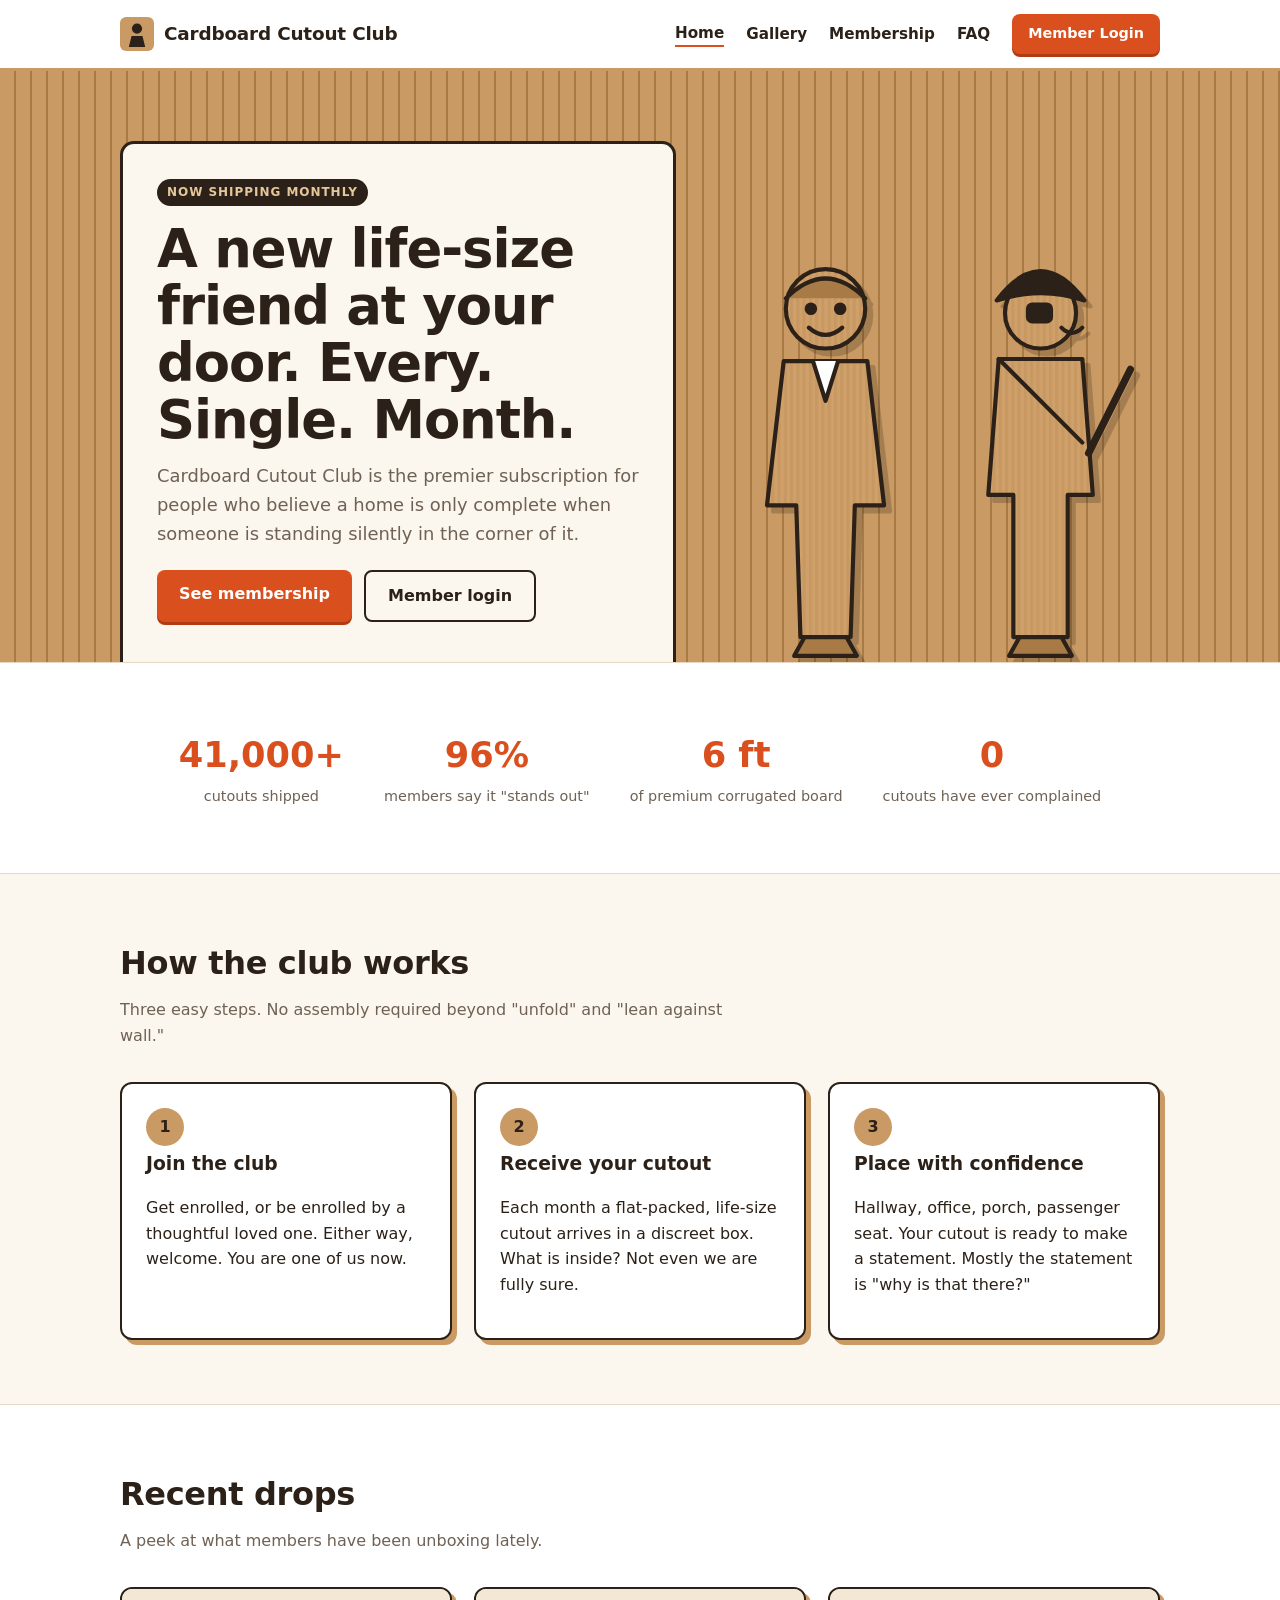
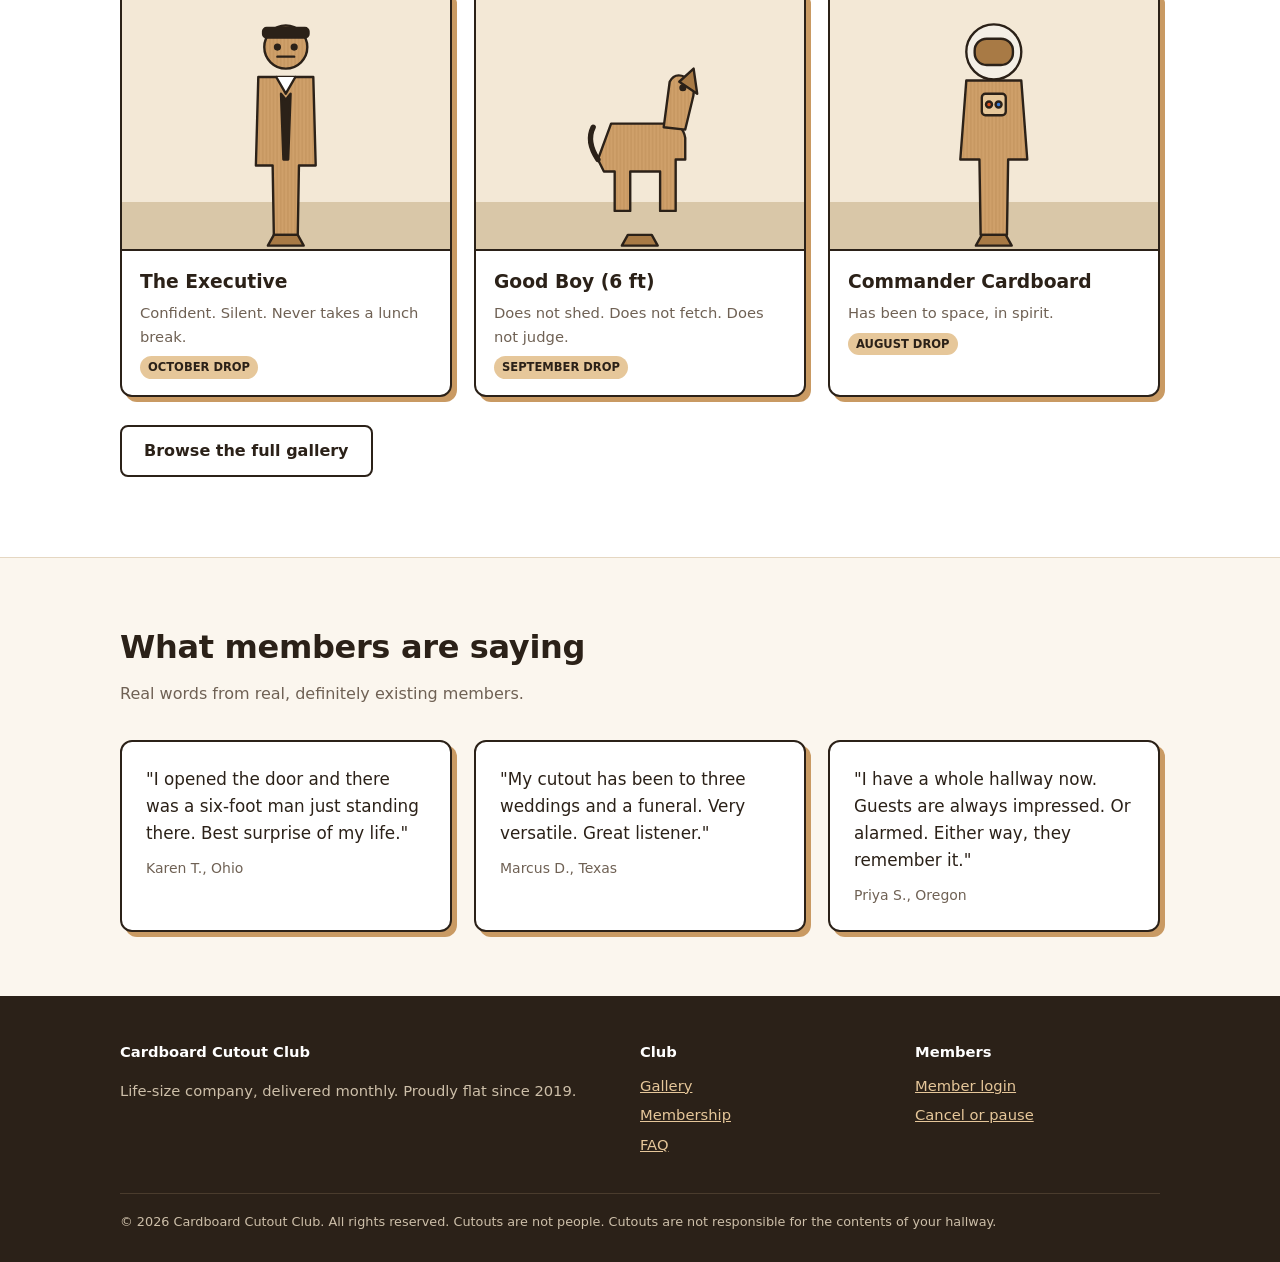
==== index.html @ 3e5467a1 "Add Cardboard Cutout Club site Co-Authored-By: Claude Sonnet 5.5 <noreply@anthropic.com>" ====
<!doctype html>
<html lang="en">
<head>
<meta charset="utf-8">
<meta name="viewport" content="width=device-width,initial-scale=1">
<title>Cardboard Cutout Club | A new life-size friend, every month</title>
<meta name="description" content="Cardboard Cutout Club delivers a fresh life-size cardboard cutout to your door every month. Join the club.">
<link rel="icon" href="data:image/svg+xml,%3Csvg xmlns='http://www.w3.org/2000/svg' viewBox='0 0 100 100'%3E%3Crect width='100' height='100' rx='18' fill='%23c99a63'/%3E%3Ccircle cx='50' cy='34' r='15' fill='%232b2118'/%3E%3Cpath d='M26 88 L34 56 L66 56 L74 88Z' fill='%232b2118'/%3E%3C/svg%3E">
<link rel="stylesheet" href="assets/style.css">
</head>
<body>
<header class="site"><div class="wrap">
  <a class="logo" href="index.html"><svg viewBox="0 0 100 100"><rect width="100" height="100" rx="18" fill="#c99a63"/><circle cx="50" cy="34" r="15" fill="#2b2118"/><path d="M26 88 L34 56 L66 56 L74 88Z" fill="#2b2118"/></svg>Cardboard Cutout Club</a>
  <nav class="main">
    <a class="active" href="index.html">Home</a>
    <a href="gallery.html">Gallery</a>
    <a href="membership.html">Membership</a>
    <a href="faq.html">FAQ</a>
    <a class="btn small" href="login.html">Member Login</a>
  </nav>
</div></header>

<div class="hero"><div class="wrap">
  <div class="copy">
    <span class="badge">Now shipping monthly</span>
    <h1>A new life-size friend at your door. Every. Single. Month.</h1>
    <p class="lead">Cardboard Cutout Club is the premier subscription for people who believe a home is only complete when someone is standing silently in the corner of it.</p>
    <div class="cta">
      <a class="btn" href="membership.html">See membership</a>
      <a class="btn ghost" href="login.html">Member login</a>
    </div>
  </div>
  <div class="art">
    <div data-cutout="dave"></div>
    <div data-cutout="pirate"></div>
  </div>
</div></div>

<section class="alt"><div class="wrap">
  <div class="stats">
    <div><b>41,000+</b><span>cutouts shipped</span></div>
    <div><b>96%</b><span>members say it "stands out"</span></div>
    <div><b>6 ft</b><span>of premium corrugated board</span></div>
    <div><b>0</b><span>cutouts have ever complained</span></div>
  </div>
</div></section>

<section><div class="wrap">
  <h2>How the club works</h2>
  <p class="sub">Three easy steps. No assembly required beyond "unfold" and "lean against wall."</p>
  <div class="grid c3">
    <div class="card"><span class="num">1</span><h3>Join the club</h3><p>Get enrolled, or be enrolled by a thoughtful loved one. Either way, welcome. You are one of us now.</p></div>
    <div class="card"><span class="num">2</span><h3>Receive your cutout</h3><p>Each month a flat-packed, life-size cutout arrives in a discreet box. What is inside? Not even we are fully sure.</p></div>
    <div class="card"><span class="num">3</span><h3>Place with confidence</h3><p>Hallway, office, porch, passenger seat. Your cutout is ready to make a statement. Mostly the statement is "why is that there?"</p></div>
  </div>
</div></section>

<section class="alt"><div class="wrap">
  <h2>Recent drops</h2>
  <p class="sub">A peek at what members have been unboxing lately.</p>
  <div class="grid c3">
    <div class="cutout"><div class="stage"><div data-cutout="boss"></div></div><div class="meta"><h3>The Executive</h3><p>Confident. Silent. Never takes a lunch break.</p><span class="tag">OCTOBER DROP</span></div></div>
    <div class="cutout"><div class="stage"><div data-cutout="dog"></div></div><div class="meta"><h3>Good Boy (6 ft)</h3><p>Does not shed. Does not fetch. Does not judge.</p><span class="tag">SEPTEMBER DROP</span></div></div>
    <div class="cutout"><div class="stage"><div data-cutout="astro"></div></div><div class="meta"><h3>Commander Cardboard</h3><p>Has been to space, in spirit.</p><span class="tag">AUGUST DROP</span></div></div>
  </div>
  <p style="margin-top:28px"><a class="btn ghost" href="gallery.html">Browse the full gallery</a></p>
</div></section>

<section><div class="wrap">
  <h2>What members are saying</h2>
  <p class="sub">Real words from real, definitely existing members.</p>
  <div class="grid c3">
    <div class="card"><p class="quote">"I opened the door and there was a six-foot man just standing there. Best surprise of my life."<small>Karen T., Ohio</small></p></div>
    <div class="card"><p class="quote">"My cutout has been to three weddings and a funeral. Very versatile. Great listener."<small>Marcus D., Texas</small></p></div>
    <div class="card"><p class="quote">"I have a whole hallway now. Guests are always impressed. Or alarmed. Either way, they remember it."<small>Priya S., Oregon</small></p></div>
  </div>
</div></section>

<footer class="site"><div class="wrap">
  <div class="cols">
    <div><h4>Cardboard Cutout Club</h4><p>Life-size company, delivered monthly. Proudly flat since 2019.</p></div>
    <div><h4>Club</h4><ul><li><a href="gallery.html">Gallery</a></li><li><a href="membership.html">Membership</a></li><li><a href="faq.html">FAQ</a></li></ul></div>
    <div><h4>Members</h4><ul><li><a href="login.html">Member login</a></li><li><a href="faq.html">Cancel or pause</a></li></ul></div>
  </div>
  <div class="legal">&copy; 2026 Cardboard Cutout Club. All rights reserved. Cutouts are not people. Cutouts are not responsible for the contents of your hallway.</div>
</div></footer>
<script src="assets/cutouts.js"></script>
</body>
</html>
---- assets/style.css ----
:root{
  --cb:#c99a63; --cb-dark:#a87a45; --cb-light:#e6c79a; --ink:#2b2118; --paper:#fbf6ee;
  --accent:#d94f1e; --accent-dark:#b13c14; --muted:#6f6154; --line:#e5d7c2;
}
*{box-sizing:border-box}
html{scroll-behavior:smooth}
body{margin:0;font-family:"Segoe UI",system-ui,-apple-system,Helvetica,Arial,sans-serif;color:var(--ink);background:var(--paper);line-height:1.6}
a{color:var(--accent-dark)}
.wrap{max-width:1080px;margin:0 auto;padding:0 20px}
header.site{background:#fff;border-bottom:3px solid var(--cb);position:sticky;top:0;z-index:10}
header.site .wrap{display:flex;align-items:center;justify-content:space-between;height:68px;gap:16px}
.logo{display:flex;align-items:center;gap:10px;text-decoration:none;color:var(--ink);font-weight:800;font-size:1.15rem;letter-spacing:-.01em}
.logo svg{width:34px;height:34px}
nav.main{display:flex;align-items:center;gap:22px;flex-wrap:wrap}
nav.main a{text-decoration:none;color:var(--ink);font-weight:600;font-size:.95rem}
nav.main a:hover{color:var(--accent)}
nav.main a.active{border-bottom:2px solid var(--accent)}
.btn{display:inline-block;background:var(--accent);color:#fff!important;padding:11px 22px;border-radius:8px;font-weight:700;text-decoration:none;border:0;cursor:pointer;font-size:1rem;box-shadow:0 3px 0 var(--accent-dark);font-family:inherit}
.btn:hover{background:var(--accent-dark)}
.btn.ghost{background:transparent;color:var(--ink)!important;border:2px solid var(--ink);box-shadow:none}
.btn.small{padding:8px 16px;font-size:.9rem}
.hero{background:repeating-linear-gradient(90deg,var(--cb) 0 14px,var(--cb-dark) 14px 16px);padding:70px 0 0;overflow:hidden}
.hero .wrap{display:grid;grid-template-columns:1.1fr .9fr;gap:30px;align-items:end}
.hero .copy{background:var(--paper);padding:34px;border-radius:14px 14px 0 0;border:3px solid var(--ink);border-bottom:0}
.hero h1{font-size:clamp(2rem,5vw,3.3rem);line-height:1.08;margin:0 0 14px;letter-spacing:-.02em}
.hero p.lead{font-size:1.12rem;color:var(--muted);margin:0 0 22px}
.hero .cta{display:flex;gap:12px;flex-wrap:wrap;margin-bottom:6px}
.hero .art{display:flex;justify-content:center;align-items:flex-end;gap:6px}
.hero .art div{width:46%}
.hero .art svg{width:100%;height:auto;display:block;filter:drop-shadow(6px 6px 0 rgba(0,0,0,.18))}
.badge{display:inline-block;background:var(--ink);color:var(--cb-light);font-size:.75rem;font-weight:700;letter-spacing:.08em;text-transform:uppercase;padding:4px 10px;border-radius:99px;margin-bottom:14px}
section{padding:64px 0}
section.alt{background:#fff;border-top:1px solid var(--line);border-bottom:1px solid var(--line)}
h2{font-size:2rem;margin:0 0 8px;letter-spacing:-.01em}
.sub{color:var(--muted);margin:0 0 34px;max-width:640px}
.grid{display:grid;gap:22px}
.grid.c3{grid-template-columns:repeat(3,1fr)}
.grid.c2{grid-template-columns:repeat(2,1fr)}
.card{background:#fff;border:2px solid var(--ink);border-radius:12px;padding:24px;box-shadow:5px 5px 0 var(--cb)}
.card h3{margin:.2rem 0 .4rem}
.card .num{display:inline-grid;place-items:center;width:38px;height:38px;border-radius:50%;background:var(--cb);color:var(--ink);font-weight:800}
.stats{display:flex;gap:40px;flex-wrap:wrap;justify-content:center;text-align:center}
.stats b{display:block;font-size:2.2rem;color:var(--accent)}
.stats span{color:var(--muted);font-size:.9rem}
.cutout{background:#fff;border:2px solid var(--ink);border-radius:12px;overflow:hidden;box-shadow:5px 5px 0 var(--cb)}
.cutout .stage{background:linear-gradient(#f3e8d6 0 82%,#d9c7a8 82%);height:260px;display:flex;align-items:flex-end;justify-content:center}
.cutout .stage div{height:92%}
.cutout .stage svg{height:100%;width:auto;display:block}
.cutout .meta{padding:16px 18px;border-top:2px solid var(--ink)}
.cutout .meta h3{margin:0}
.cutout .meta p{margin:4px 0 0;color:var(--muted);font-size:.92rem}
.tag{display:inline-block;font-size:.72rem;font-weight:700;background:var(--cb-light);padding:2px 8px;border-radius:99px;margin-top:8px}
.quote{font-size:1.05rem;margin:0}
.quote small{display:block;margin-top:10px;color:var(--muted)}
.price{font-size:2.6rem;font-weight:800}
.price small{font-size:1rem;color:var(--muted);font-weight:600}
.card.feat{background:var(--ink);color:#fff;box-shadow:5px 5px 0 var(--accent)}
.card.feat .price small,.card.feat li{color:#eadfcd}
ul.ticks{list-style:none;padding:0;margin:16px 0 22px}
ul.ticks li{padding-left:26px;position:relative;margin:8px 0}
ul.ticks li:before{content:"\2713";position:absolute;left:0;color:var(--accent);font-weight:800}
details{background:#fff;border:2px solid var(--ink);border-radius:10px;padding:14px 18px;margin-bottom:12px}
summary{font-weight:700;cursor:pointer}
details p{margin:10px 0 0;color:var(--muted)}
.pagehead{background:repeating-linear-gradient(90deg,var(--cb) 0 14px,var(--cb-dark) 14px 16px);padding:46px 0;border-bottom:3px solid var(--ink)}
.pagehead h1{margin:0;font-size:2.3rem}
.pagehead p{margin:6px 0 0;color:#3b2d1d}
.loginbox{max-width:420px;margin:50px auto 70px;background:#fff;border:2px solid var(--ink);border-radius:14px;padding:32px;box-shadow:7px 7px 0 var(--cb)}
.loginbox h1{margin:0 0 4px;font-size:1.7rem}
.loginbox p.s{margin:0 0 22px;color:var(--muted)}
label{display:block;font-weight:700;font-size:.9rem;margin:14px 0 6px}
input[type=email],input[type=password],input[type=text]{width:100%;padding:12px;border:2px solid var(--ink);border-radius:8px;font-size:1rem;background:var(--paper);font-family:inherit}
input:focus{outline:3px solid var(--cb);outline-offset:1px}
.err{display:none;background:#fde8e1;border:2px solid var(--accent-dark);color:#7a2209;padding:10px 14px;border-radius:8px;margin-bottom:6px;font-weight:600}
.err.show{display:block}
.row{display:flex;justify-content:space-between;align-items:center;margin:16px 0 22px;font-size:.9rem}
.loginbox .btn{width:100%;text-align:center}
.note{font-size:.85rem;color:var(--muted);text-align:center;margin-top:18px}
footer.site{background:var(--ink);color:#cdbfa9;padding:44px 0 30px;font-size:.92rem}
footer.site a{color:var(--cb-light)}
footer.site .cols{display:grid;grid-template-columns:2fr 1fr 1fr;gap:30px}
footer.site h4{color:#fff;margin:0 0 10px}
footer.site ul{list-style:none;margin:0;padding:0}
footer.site li{margin:6px 0}
footer.site .legal{margin-top:30px;border-top:1px solid #4a3c2d;padding-top:18px;font-size:.8rem}
@media(max-width:820px){
  .hero .wrap{grid-template-columns:1fr}
  .grid.c3,.grid.c2{grid-template-columns:1fr 1fr}
  footer.site .cols{grid-template-columns:1fr}
  header.site .wrap{height:auto;padding:12px 20px;flex-direction:column}
}
@media(max-width:560px){.grid.c3,.grid.c2{grid-template-columns:1fr}}
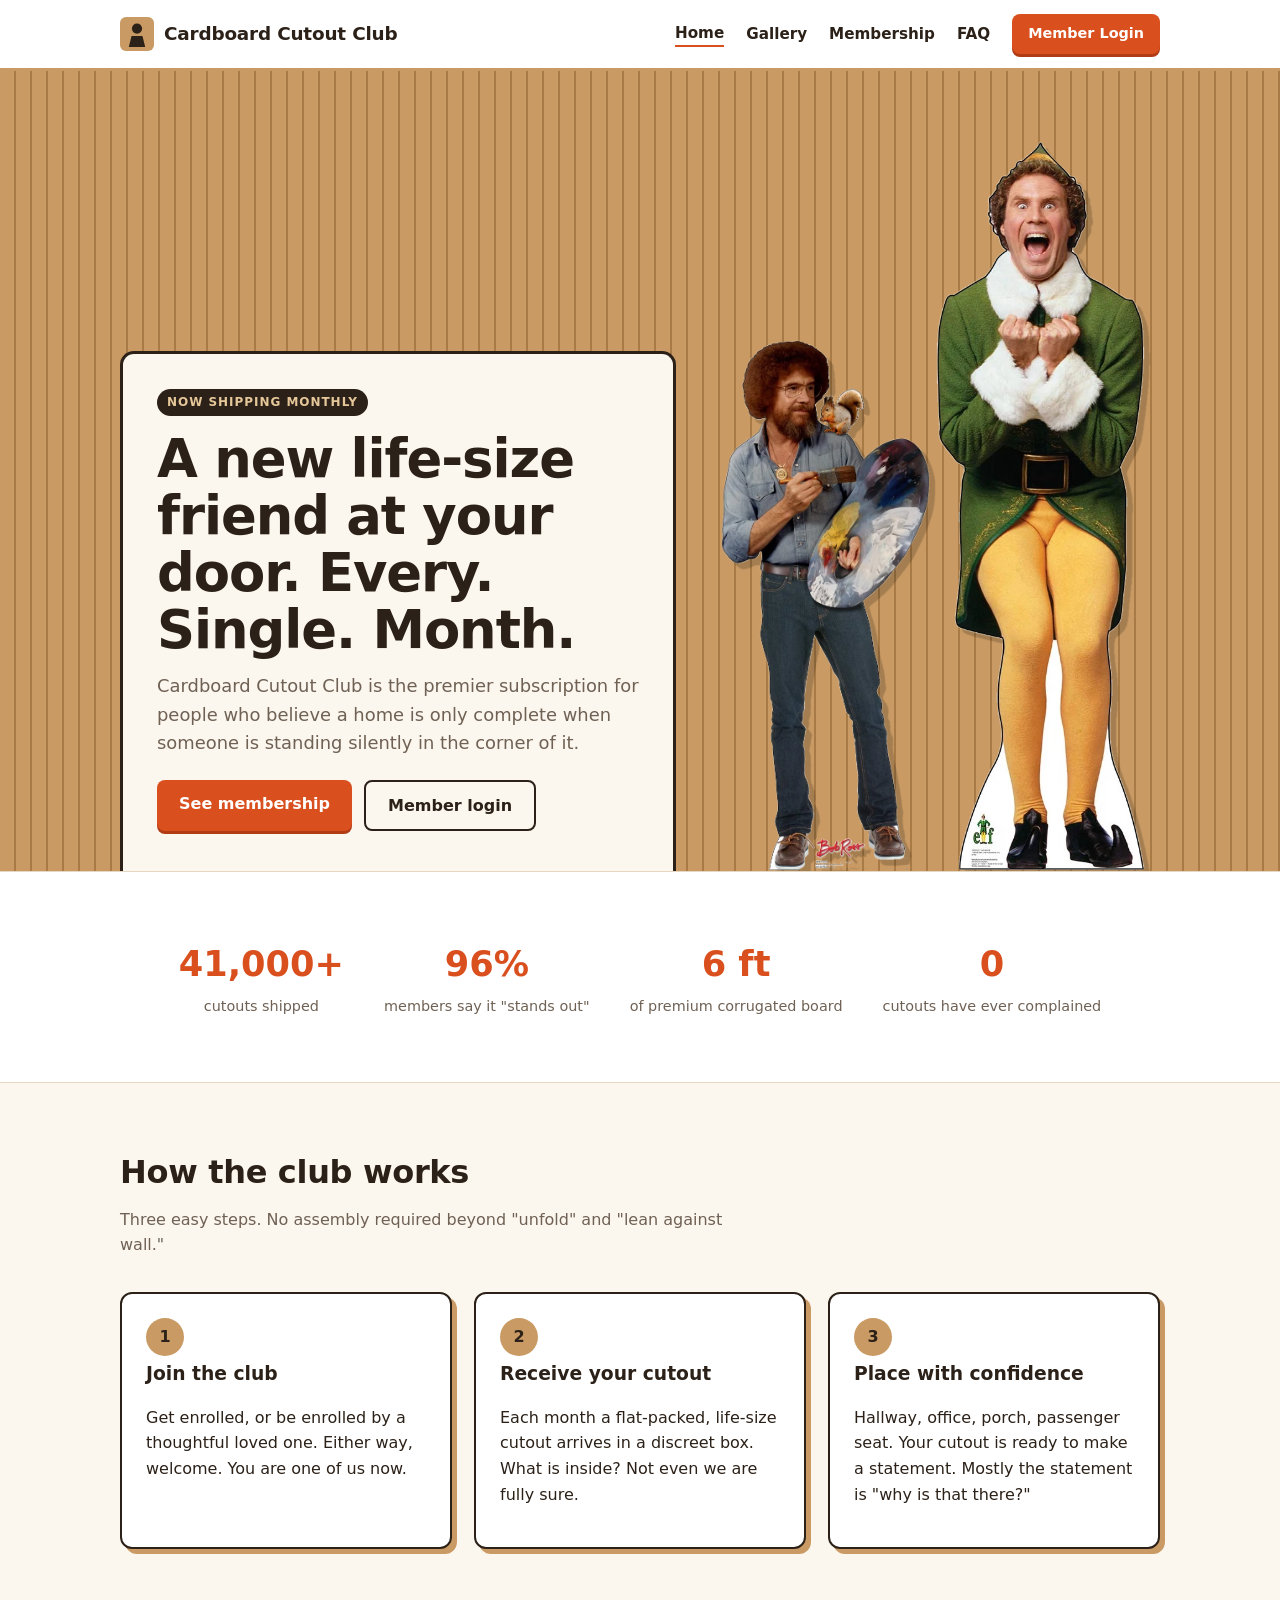
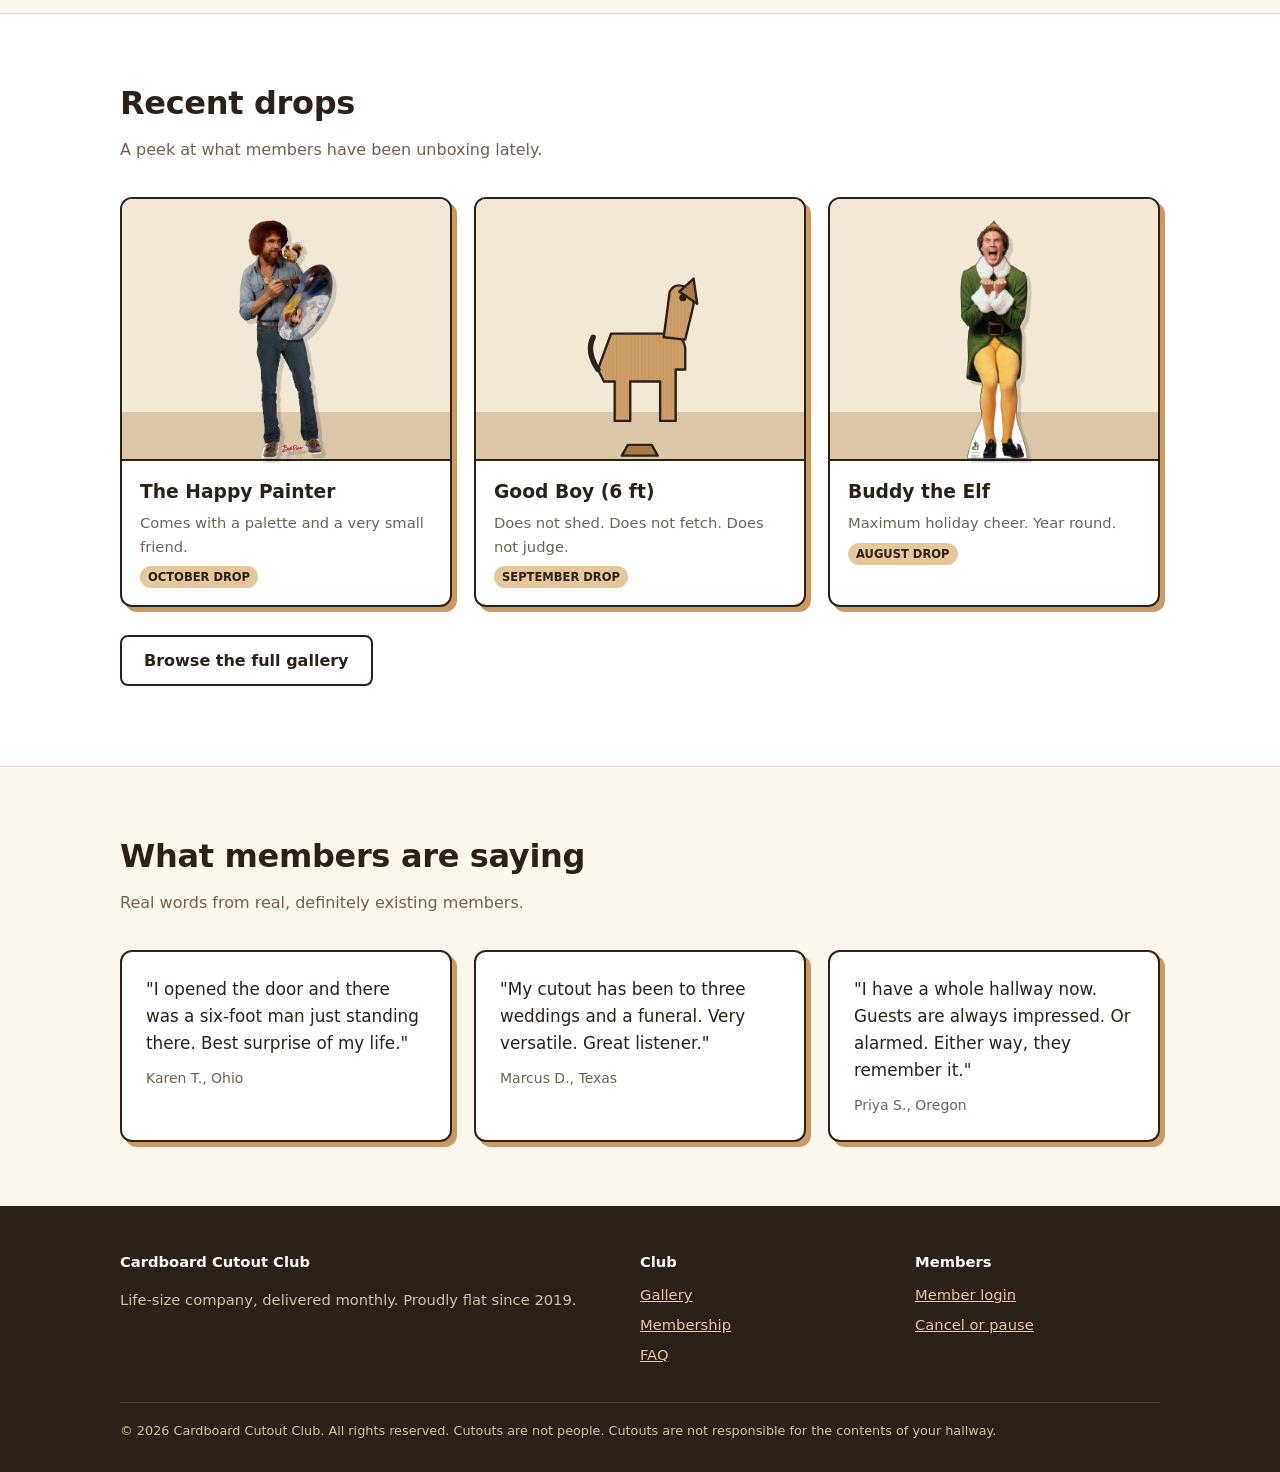
==== commit a7f03ba0: "Use real cutout photos for Bob and Buddy Co-Authored-By: Claude Sonnet 5.5 <noreply@anthropic.com>" ====
--- a/index.html
+++ b/index.html
@@ -31,8 +31,8 @@
     </div>
   </div>
   <div class="art">
-    <div data-cutout="dave"></div>
-    <div data-cutout="pirate"></div>
+    <div data-cutout="bob"></div>
+    <div data-cutout="elf"></div>
   </div>
 </div></div>
 
@@ -59,9 +59,9 @@
   <h2>Recent drops</h2>
   <p class="sub">A peek at what members have been unboxing lately.</p>
   <div class="grid c3">
-    <div class="cutout"><div class="stage"><div data-cutout="boss"></div></div><div class="meta"><h3>The Executive</h3><p>Confident. Silent. Never takes a lunch break.</p><span class="tag">OCTOBER DROP</span></div></div>
+    <div class="cutout"><div class="stage"><div data-cutout="bob"></div></div><div class="meta"><h3>The Happy Painter</h3><p>Comes with a palette and a very small friend.</p><span class="tag">OCTOBER DROP</span></div></div>
     <div class="cutout"><div class="stage"><div data-cutout="dog"></div></div><div class="meta"><h3>Good Boy (6 ft)</h3><p>Does not shed. Does not fetch. Does not judge.</p><span class="tag">SEPTEMBER DROP</span></div></div>
-    <div class="cutout"><div class="stage"><div data-cutout="astro"></div></div><div class="meta"><h3>Commander Cardboard</h3><p>Has been to space, in spirit.</p><span class="tag">AUGUST DROP</span></div></div>
+    <div class="cutout"><div class="stage"><div data-cutout="elf"></div></div><div class="meta"><h3>Buddy the Elf</h3><p>Maximum holiday cheer. Year round.</p><span class="tag">AUGUST DROP</span></div></div>
   </div>
   <p style="margin-top:28px"><a class="btn ghost" href="gallery.html">Browse the full gallery</a></p>
 </div></section>
--- a/assets/style.css
+++ b/assets/style.css
@@ -90,3 +90,6 @@
   header.site .wrap{height:auto;padding:12px 20px;flex-direction:column}
 }
 @media(max-width:560px){.grid.c3,.grid.c2{grid-template-columns:1fr}}
+
+.hero .art img{width:100%;height:auto;display:block;filter:drop-shadow(6px 6px 0 rgba(0,0,0,.18))}
+.cutout .stage img{height:100%;width:auto;display:block;filter:drop-shadow(4px 4px 0 rgba(0,0,0,.15))}
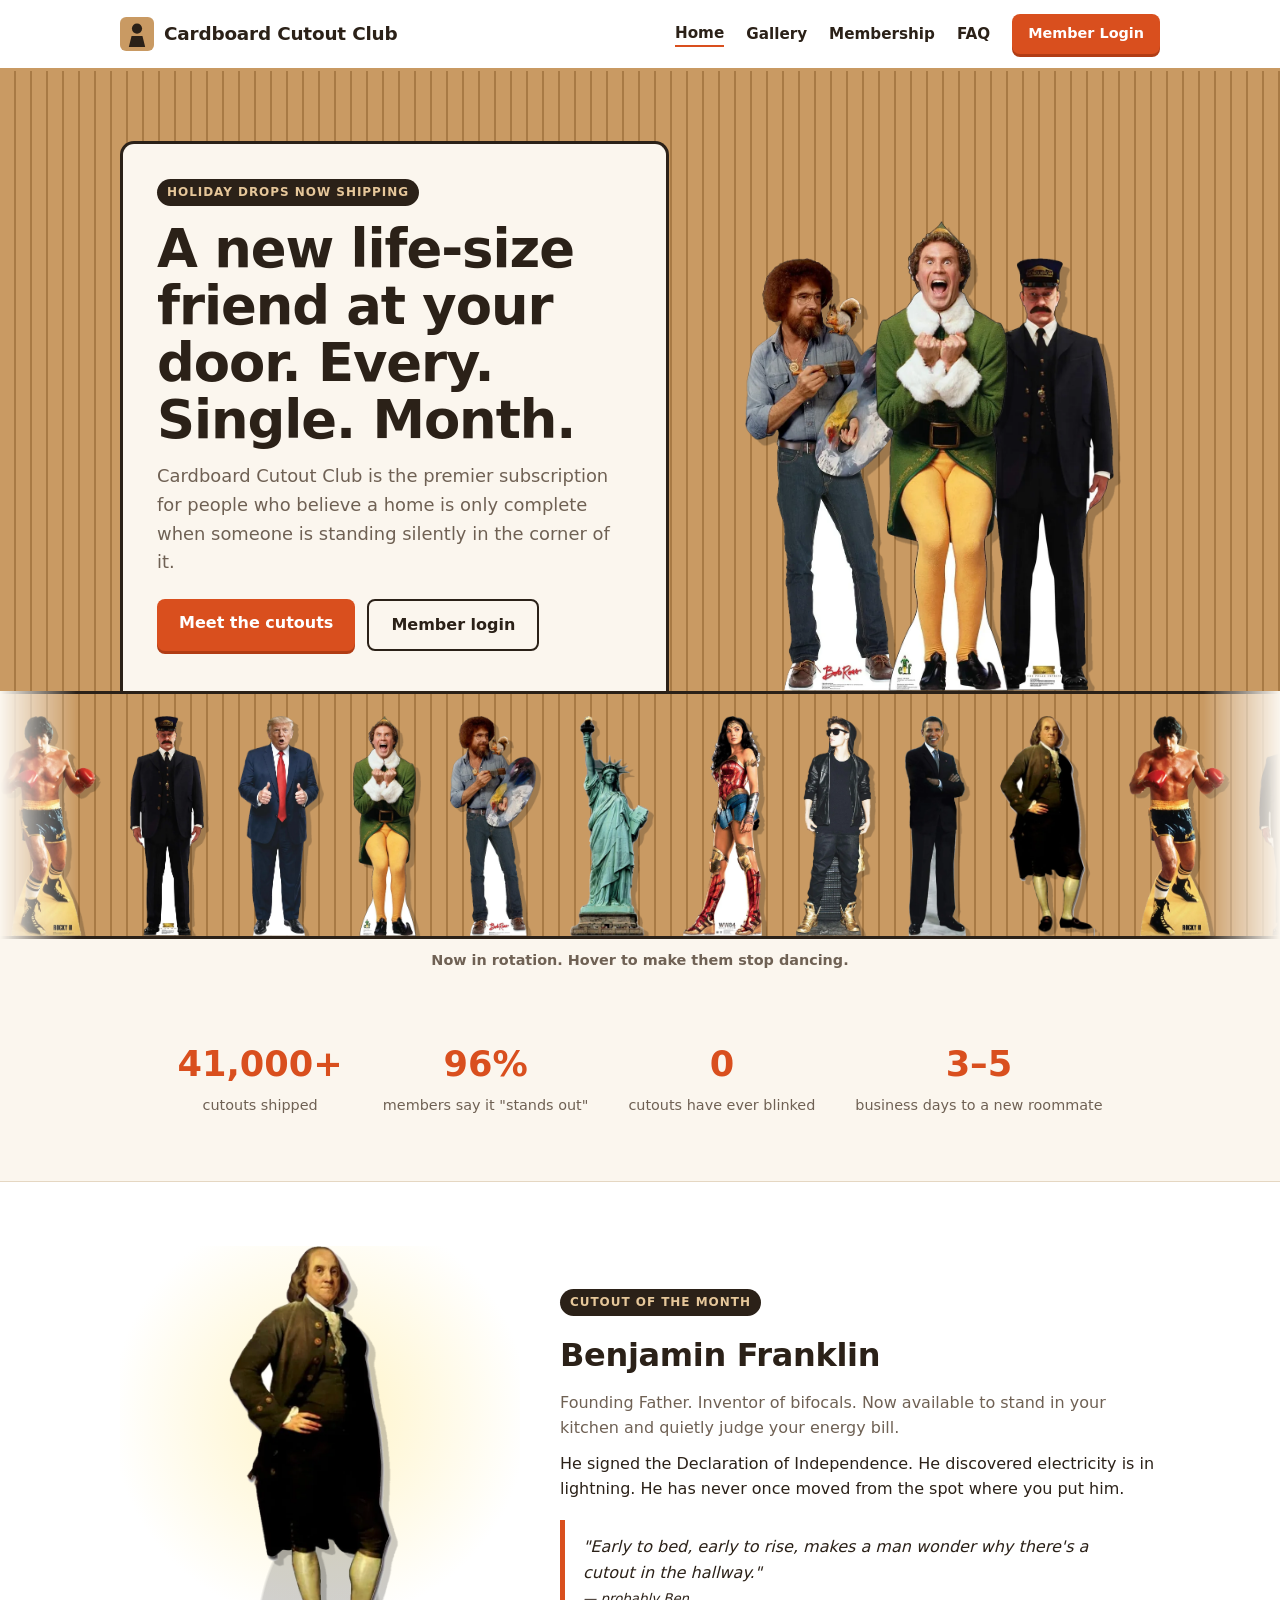
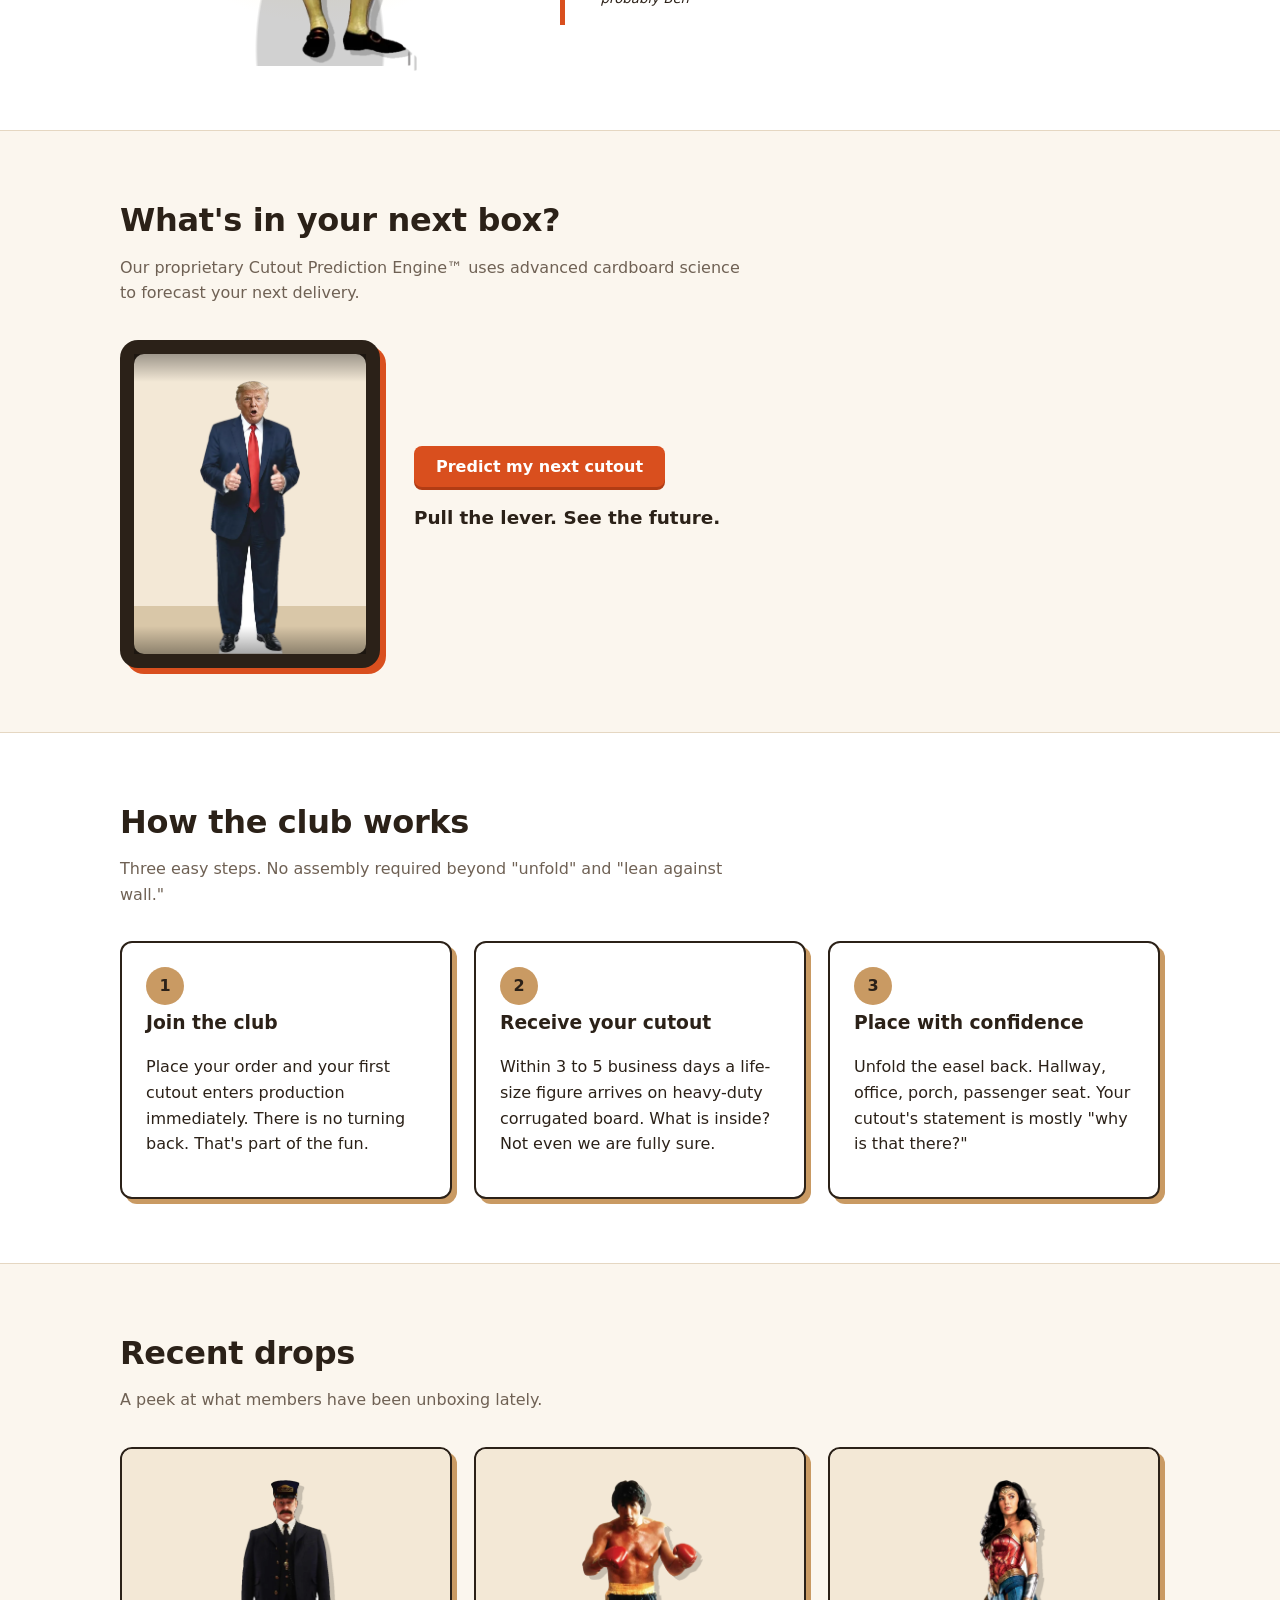
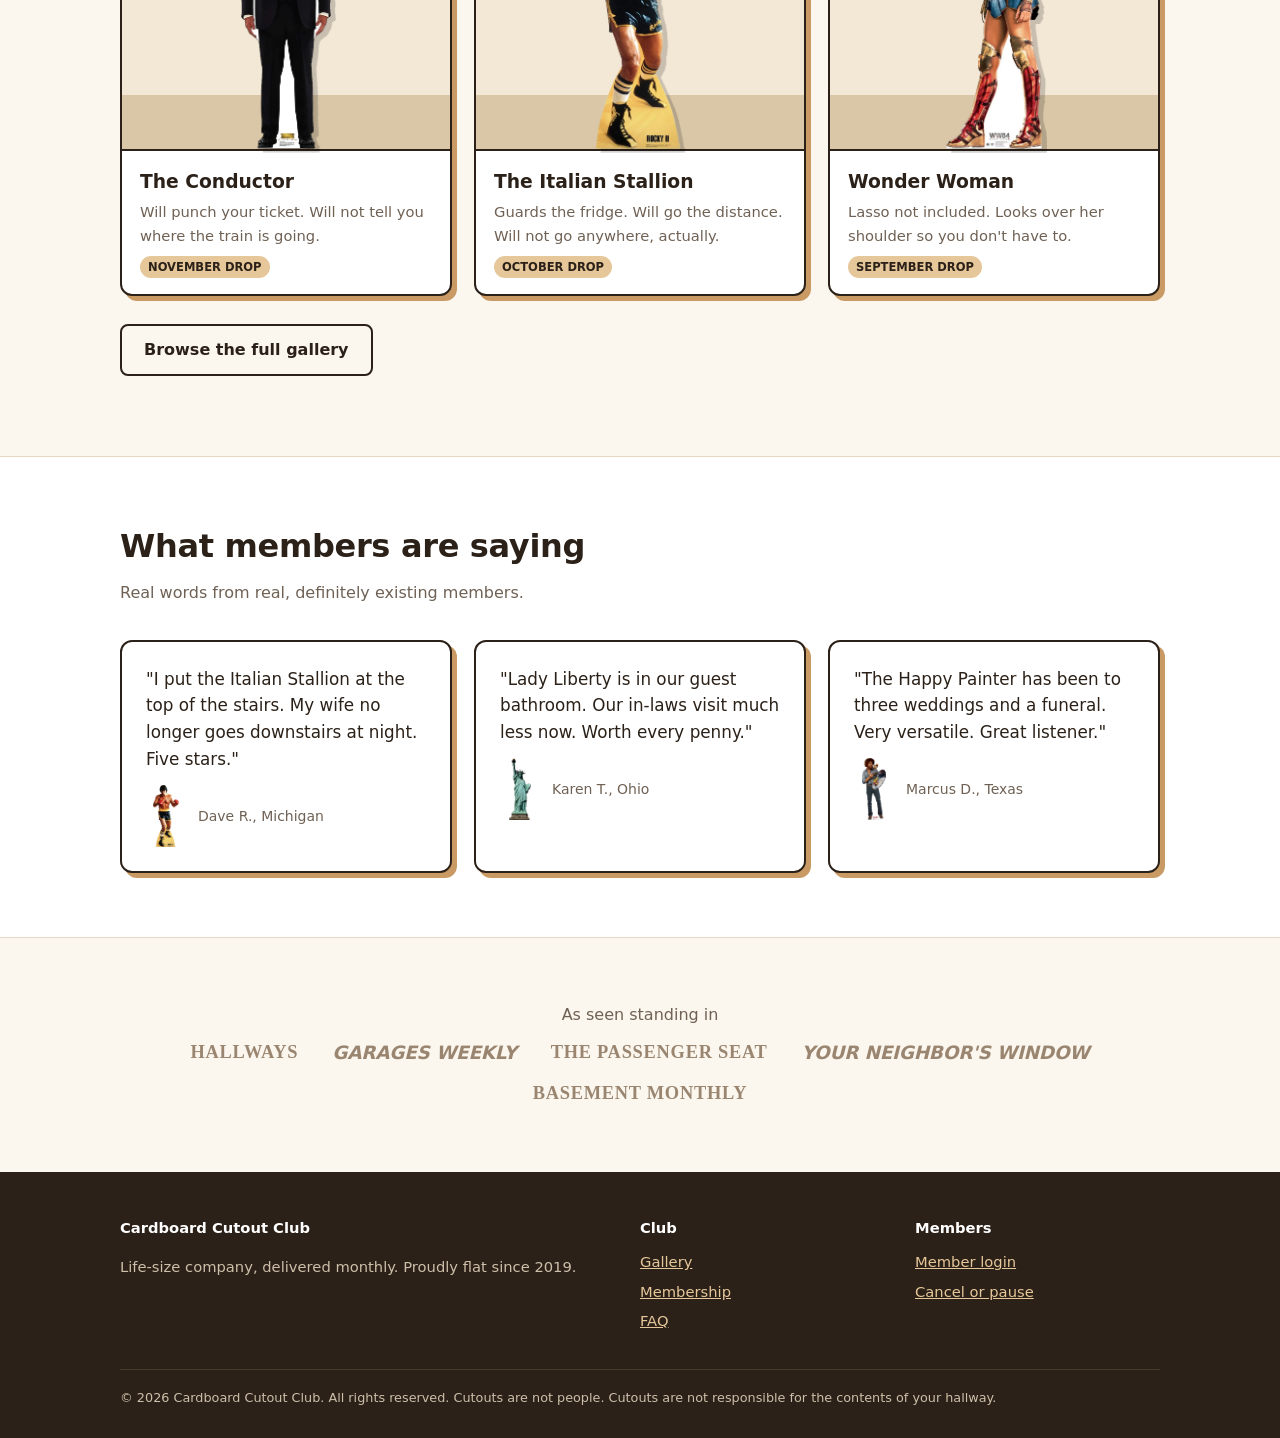
==== commit eda5c5c1: "let's go Let's go" ====
--- a/index.html
+++ b/index.html
@@ -22,58 +22,86 @@
 
 <div class="hero"><div class="wrap">
   <div class="copy">
-    <span class="badge">Now shipping monthly</span>
+    <span class="badge">Holiday drops now shipping</span>
     <h1>A new life-size friend at your door. Every. Single. Month.</h1>
     <p class="lead">Cardboard Cutout Club is the premier subscription for people who believe a home is only complete when someone is standing silently in the corner of it.</p>
     <div class="cta">
-      <a class="btn" href="membership.html">See membership</a>
+      <a class="btn" href="gallery.html">Meet the cutouts</a>
       <a class="btn ghost" href="login.html">Member login</a>
     </div>
   </div>
   <div class="art">
     <div data-cutout="bob"></div>
     <div data-cutout="elf"></div>
+    <div data-cutout="conductor"></div>
   </div>
 </div></div>
 
-<section class="alt"><div class="wrap">
+<div data-conga></div>
+<p class="conga-cap">Now in rotation. Hover to make them stop dancing.</p>
+
+<section><div class="wrap">
   <div class="stats">
     <div><b>41,000+</b><span>cutouts shipped</span></div>
     <div><b>96%</b><span>members say it "stands out"</span></div>
-    <div><b>6 ft</b><span>of premium corrugated board</span></div>
-    <div><b>0</b><span>cutouts have ever complained</span></div>
+    <div><b>0</b><span>cutouts have ever blinked</span></div>
+    <div><b>3&ndash;5</b><span>business days to a new roommate</span></div>
+  </div>
+</div></section>
+
+<section class="alt"><div class="wrap">
+  <div class="spot">
+    <div class="pedestal"><div data-cutout="franklin"></div></div>
+    <div>
+      <span class="badge">Cutout of the month</span>
+      <h2>Benjamin Franklin</h2>
+      <p class="sub" style="margin-bottom:10px">Founding Father. Inventor of bifocals. Now available to stand in your kitchen and quietly judge your energy bill.</p>
+      <p style="margin:0">He signed the Declaration of Independence. He discovered electricity is in lightning. He has never once moved from the spot where you put him.</p>
+      <blockquote>"Early to bed, early to rise, makes a man wonder why there's a cutout in the hallway."<br><small>&mdash; probably Ben</small></blockquote>
+    </div>
   </div>
 </div></section>
 
 <section><div class="wrap">
+  <h2>What's in your next box?</h2>
+  <p class="sub">Our proprietary Cutout Prediction Engine&trade; uses advanced cardboard science to forecast your next delivery.</p>
+  <div data-slot></div>
+</div></section>
+
+<section class="alt"><div class="wrap">
   <h2>How the club works</h2>
   <p class="sub">Three easy steps. No assembly required beyond "unfold" and "lean against wall."</p>
   <div class="grid c3">
-    <div class="card"><span class="num">1</span><h3>Join the club</h3><p>Get enrolled, or be enrolled by a thoughtful loved one. Either way, welcome. You are one of us now.</p></div>
-    <div class="card"><span class="num">2</span><h3>Receive your cutout</h3><p>Each month a flat-packed, life-size cutout arrives in a discreet box. What is inside? Not even we are fully sure.</p></div>
-    <div class="card"><span class="num">3</span><h3>Place with confidence</h3><p>Hallway, office, porch, passenger seat. Your cutout is ready to make a statement. Mostly the statement is "why is that there?"</p></div>
+    <div class="card"><span class="num">1</span><h3>Join the club</h3><p>Place your order and your first cutout enters production immediately. There is no turning back. That's part of the fun.</p></div>
+    <div class="card"><span class="num">2</span><h3>Receive your cutout</h3><p>Within 3 to 5 business days a life-size figure arrives on heavy-duty corrugated board. What is inside? Not even we are fully sure.</p></div>
+    <div class="card"><span class="num">3</span><h3>Place with confidence</h3><p>Unfold the easel back. Hallway, office, porch, passenger seat. Your cutout's statement is mostly "why is that there?"</p></div>
   </div>
 </div></section>
 
-<section class="alt"><div class="wrap">
+<section><div class="wrap">
   <h2>Recent drops</h2>
   <p class="sub">A peek at what members have been unboxing lately.</p>
   <div class="grid c3">
-    <div class="cutout"><div class="stage"><div data-cutout="bob"></div></div><div class="meta"><h3>The Happy Painter</h3><p>Comes with a palette and a very small friend.</p><span class="tag">OCTOBER DROP</span></div></div>
-    <div class="cutout"><div class="stage"><div data-cutout="dog"></div></div><div class="meta"><h3>Good Boy (6 ft)</h3><p>Does not shed. Does not fetch. Does not judge.</p><span class="tag">SEPTEMBER DROP</span></div></div>
-    <div class="cutout"><div class="stage"><div data-cutout="elf"></div></div><div class="meta"><h3>Buddy the Elf</h3><p>Maximum holiday cheer. Year round.</p><span class="tag">AUGUST DROP</span></div></div>
+    <a class="cutout wobble" href="gallery.html" style="text-decoration:none;color:inherit"><div class="stage"><div data-cutout="conductor"></div></div><div class="meta"><h3>The Conductor</h3><p>Will punch your ticket. Will not tell you where the train is going.</p><span class="tag">NOVEMBER DROP</span></div></a>
+    <a class="cutout wobble" href="gallery.html" style="text-decoration:none;color:inherit"><div class="stage"><div data-cutout="rocky"></div></div><div class="meta"><h3>The Italian Stallion</h3><p>Guards the fridge. Will go the distance. Will not go anywhere, actually.</p><span class="tag">OCTOBER DROP</span></div></a>
+    <a class="cutout wobble" href="gallery.html" style="text-decoration:none;color:inherit"><div class="stage"><div data-cutout="wonder"></div></div><div class="meta"><h3>Wonder Woman</h3><p>Lasso not included. Looks over her shoulder so you don't have to.</p><span class="tag">SEPTEMBER DROP</span></div></a>
   </div>
   <p style="margin-top:28px"><a class="btn ghost" href="gallery.html">Browse the full gallery</a></p>
 </div></section>
 
-<section><div class="wrap">
+<section class="alt"><div class="wrap">
   <h2>What members are saying</h2>
   <p class="sub">Real words from real, definitely existing members.</p>
   <div class="grid c3">
-    <div class="card"><p class="quote">"I opened the door and there was a six-foot man just standing there. Best surprise of my life."<small>Karen T., Ohio</small></p></div>
-    <div class="card"><p class="quote">"My cutout has been to three weddings and a funeral. Very versatile. Great listener."<small>Marcus D., Texas</small></p></div>
-    <div class="card"><p class="quote">"I have a whole hallway now. Guests are always impressed. Or alarmed. Either way, they remember it."<small>Priya S., Oregon</small></p></div>
+    <div class="card"><div class="quote">"I put the Italian Stallion at the top of the stairs. My wife no longer goes downstairs at night. Five stars."<div class="who"><div data-cutout="rocky"></div><small>Dave R., Michigan</small></div></div></div>
+    <div class="card"><div class="quote">"Lady Liberty is in our guest bathroom. Our in-laws visit much less now. Worth every penny."<div class="who"><div data-cutout="liberty"></div><small>Karen T., Ohio</small></div></div></div>
+    <div class="card"><div class="quote">"The Happy Painter has been to three weddings and a funeral. Very versatile. Great listener."<div class="who"><div data-cutout="bob"></div><small>Marcus D., Texas</small></div></div></div>
   </div>
+</div></section>
+
+<section><div class="wrap">
+  <p class="sub" style="text-align:center;margin:0 auto 10px">As seen standing in</p>
+  <div class="seenin"><span>Hallways</span><span>Garages Weekly</span><span>The Passenger Seat</span><span>Your Neighbor's Window</span><span>Basement Monthly</span></div>
 </div></section>
 
 <footer class="site"><div class="wrap">
--- a/assets/style.css
+++ b/assets/style.css
@@ -4,6 +4,7 @@
 }
 *{box-sizing:border-box}
 html{scroll-behavior:smooth}
+html,body{overflow-x:clip}
 body{margin:0;font-family:"Segoe UI",system-ui,-apple-system,Helvetica,Arial,sans-serif;color:var(--ink);background:var(--paper);line-height:1.6}
 a{color:var(--accent-dark)}
 .wrap{max-width:1080px;margin:0 auto;padding:0 20px}
@@ -91,5 +92,144 @@
 }
 @media(max-width:560px){.grid.c3,.grid.c2{grid-template-columns:1fr}}
 
-.hero .art img{width:100%;height:auto;display:block;filter:drop-shadow(6px 6px 0 rgba(0,0,0,.18))}
-.cutout .stage img{height:100%;width:auto;display:block;filter:drop-shadow(4px 4px 0 rgba(0,0,0,.15))}
+/* ---------- Cutout images ---------- */
+.cutout .stage img{height:100%;width:auto;display:block;filter:drop-shadow(5px 4px 0 rgba(0,0,0,.18))}
+.cutout .stage{height:300px;padding-top:14px}
+.cutout .stage div,.cutout .stage>img{height:94%}
+button.cutout{font:inherit;color:inherit;text-align:left;padding:0;cursor:pointer;width:100%}
+.wobble .stage img{transform-origin:50% 100%;transition:transform .35s cubic-bezier(.3,1.6,.5,1)}
+.wobble:hover .stage img,.wobble:focus-visible .stage img{transform:rotate(-3deg) scale(1.04)}
+.wobble:nth-child(even):hover .stage img{transform:rotate(3deg) scale(1.04)}
+.cutout:focus-visible{outline:3px solid var(--accent);outline-offset:3px}
+
+/* ---------- Hero lineup ---------- */
+.hero .art{display:flex;justify-content:center;align-items:flex-end;height:clamp(320px,38vw,470px)}
+.hero .art>div{width:auto;height:92%;margin:0 -5%;position:relative;transform-origin:50% 100%;animation:sway 5s ease-in-out infinite}
+.hero .art>div:nth-child(2){height:100%;z-index:2;animation-delay:-1.6s}
+.hero .art>div:nth-child(3){animation-delay:-3.1s}
+.hero .art img{height:100%;width:auto;display:block;filter:drop-shadow(7px 6px 0 rgba(0,0,0,.22))}
+@keyframes sway{0%,100%{transform:rotate(-1.2deg)}50%{transform:rotate(1.2deg)}}
+
+/* ---------- Conga line ---------- */
+.conga{overflow:hidden;padding:22px 0 0;background:repeating-linear-gradient(90deg,var(--cb) 0 14px,var(--cb-dark) 14px 16px);border-top:3px solid var(--ink);border-bottom:3px solid var(--ink);
+  -webkit-mask-image:linear-gradient(90deg,transparent,#000 6%,#000 94%,transparent);mask-image:linear-gradient(90deg,transparent,#000 6%,#000 94%,transparent)}
+.conga .track{display:flex;align-items:flex-end;gap:34px;width:max-content;animation:conga 55s linear infinite}
+.conga:hover .track{animation-play-state:paused}
+.conga figure{margin:0;height:220px}
+.conga figure:nth-child(odd){animation:hop 1.1s ease-in-out infinite}
+.conga figure:nth-child(even){animation:hop 1.1s ease-in-out infinite -.55s}
+.conga img{height:100%;width:auto;display:block;filter:drop-shadow(5px 4px 0 rgba(0,0,0,.2))}
+@keyframes conga{to{transform:translateX(-50%)}}
+@keyframes hop{0%,100%{transform:translateY(0) rotate(-2deg)}50%{transform:translateY(-8px) rotate(2deg)}}
+.conga-cap{text-align:center;font-weight:700;color:var(--muted);font-size:.9rem;margin:10px 0 0}
+
+/* ---------- Mystery silhouettes ---------- */
+.mystery,.slot .win{position:relative;display:flex;justify-content:center;align-items:flex-end}
+img.shadow{filter:brightness(0) drop-shadow(5px 4px 0 rgba(0,0,0,.18))!important;opacity:.88}
+.q{position:absolute;left:50%;top:38%;transform:translate(-50%,-50%);font-size:clamp(3rem,7vw,5rem);font-weight:900;color:var(--cb-light);text-shadow:3px 3px 0 var(--accent);pointer-events:none;animation:pulse 1.8s ease-in-out infinite}
+@keyframes pulse{50%{transform:translate(-50%,-50%) scale(1.12)}}
+
+/* ---------- Slot machine ---------- */
+.slot{display:grid;grid-template-columns:260px 1fr;gap:34px;align-items:center}
+.slot .reel{background:var(--ink);border-radius:18px;padding:14px;box-shadow:6px 6px 0 var(--accent);position:relative}
+.slot .reel:before,.slot .reel:after{content:"";position:absolute;left:14px;right:14px;height:28px;z-index:2;pointer-events:none}
+.slot .reel:before{top:14px;background:linear-gradient(rgba(0,0,0,.35),transparent)}
+.slot .reel:after{bottom:14px;background:linear-gradient(transparent,rgba(0,0,0,.35))}
+.slot .win{height:300px;background:linear-gradient(#f3e8d6 0 84%,#d9c7a8 84%);border-radius:10px;overflow:hidden;padding-top:10px}
+.slot .win img{height:94%;width:auto;display:block}
+.slot .reel.done{animation:thunk .35s}
+@keyframes thunk{30%{transform:translateY(6px)}60%{transform:translateY(-3px)}}
+.slot .out{font-size:1.15rem;font-weight:700;min-height:3.2em;margin:16px 0 0}
+
+/* ---------- Gallery ---------- */
+.chips{display:flex;gap:10px;flex-wrap:wrap;margin-bottom:26px}
+.chip{font:inherit;font-weight:700;font-size:.9rem;padding:7px 16px;border-radius:99px;border:2px solid var(--ink);background:#fff;cursor:pointer;color:var(--ink)}
+.chip.on{background:var(--ink);color:var(--cb-light)}
+.gal .cutout[hidden]{display:none}
+
+/* ---------- Spec popup ---------- */
+.lightbox{position:fixed;inset:0;z-index:50;background:rgba(43,33,24,.72);display:none;align-items:center;justify-content:center;padding:16px}
+.lightbox.open{display:flex;animation:fade .2s}
+.lightbox .box{background:var(--paper);border:3px solid var(--ink);border-radius:16px;box-shadow:8px 8px 0 var(--accent);max-width:760px;width:100%;max-height:92vh;overflow:auto;display:grid;grid-template-columns:240px 1fr;position:relative;animation:pop .3s cubic-bezier(.3,1.5,.5,1)}
+.lightbox .pic{background:repeating-linear-gradient(90deg,var(--cb) 0 14px,var(--cb-dark) 14px 16px);display:flex;align-items:flex-end;justify-content:center;padding:20px 10px 0;border-right:3px solid var(--ink)}
+.lightbox .pic img{max-height:440px;max-width:100%;display:block;filter:drop-shadow(5px 4px 0 rgba(0,0,0,.2))}
+.lightbox .info{padding:26px 26px 22px}
+.lightbox h2{margin:6px 0 6px}
+.lightbox p{color:var(--muted);margin:0 0 16px}
+.lightbox dl{margin:0;display:grid;grid-template-columns:auto 1fr;gap:7px 16px;font-size:.93rem}
+.lightbox dt{color:var(--muted)} .lightbox dd{margin:0;font-weight:600}
+.lightbox .x{position:absolute;top:8px;right:10px;font-size:1.8rem;line-height:1;background:none;border:0;cursor:pointer;color:var(--ink)}
+@keyframes fade{from{opacity:0}}
+@keyframes pop{from{transform:scale(.85) rotate(-2deg);opacity:0}}
+
+/* ---------- Sneaky peeker ---------- */
+.peeker{position:fixed;bottom:-6px;z-index:40;height:min(340px,48vh);background:none;border:0;padding:0;cursor:pointer;transition:transform .9s cubic-bezier(.3,1.3,.5,1)}
+.peeker img{height:100%;width:auto;display:block;filter:drop-shadow(-5px 4px 0 rgba(0,0,0,.2))}
+.peeker.right{right:0;transform:translateX(110%) rotate(8deg);transform-origin:100% 100%}
+.peeker.left{left:0;transform:translateX(-110%) rotate(-8deg);transform-origin:0 100%}
+.peeker.right.in{transform:translateX(42%) rotate(-10deg)}
+.peeker.left.in{transform:translateX(-42%) rotate(10deg)}
+.peeker.gone{transition-duration:.5s}
+.peeker .bubble{position:absolute;top:2%;white-space:nowrap;background:#fff;border:2px solid var(--ink);border-radius:12px;padding:6px 12px;font-weight:700;font-size:.85rem;color:var(--ink);opacity:0;transition:opacity .3s .8s}
+.peeker.right .bubble{right:62%}
+.peeker.left .bubble{left:62%}
+.peeker.in .bubble{opacity:1}
+
+/* ---------- Misc ---------- */
+.spot{display:grid;grid-template-columns:.8fr 1.2fr;gap:40px;align-items:center}
+.spot .pedestal{height:420px;display:flex;justify-content:center;align-items:flex-end;background:radial-gradient(ellipse at 50% 96%,rgba(0,0,0,.18) 0 22%,transparent 23%),radial-gradient(circle at 50% 40%,#fff3c4,transparent 65%)}
+.spot .pedestal>div{height:100%}
+.spot .pedestal img{height:100%;width:auto;display:block;filter:drop-shadow(6px 5px 0 rgba(0,0,0,.2))}
+.spot blockquote{margin:18px 0 0;padding:14px 18px;border-left:5px solid var(--accent);background:#fff;font-style:italic}
+.seenin{display:flex;flex-wrap:wrap;gap:12px 34px;justify-content:center;align-items:center;margin-top:8px}
+.seenin span{font-weight:900;font-size:1.15rem;letter-spacing:.04em;color:#9a8670;text-transform:uppercase;font-family:Georgia,serif}
+.seenin span:nth-child(even){font-family:inherit;font-style:italic;letter-spacing:-.01em}
+.quote .who{display:flex;align-items:center;gap:12px;margin-top:12px}
+.quote .who div{height:62px;width:40px;display:flex;justify-content:center;align-items:flex-end;flex:none}
+.quote .who img{height:100%;width:auto}
+.quote .who small{margin:0}
+.tier-art{height:170px;display:flex;justify-content:center;align-items:flex-end;margin:4px 0 12px}
+.tier-art>div{height:100%;margin:0 -10px}
+.tier-art>div:nth-child(2){height:108%;z-index:1}
+.tier-art img{height:100%;width:auto;display:block;filter:drop-shadow(4px 3px 0 rgba(0,0,0,.2))}
+.card.feat .tier-art{background:radial-gradient(circle at 50% 45%,rgba(255,220,150,.35),transparent 65%)}
+.lineup{display:grid;grid-template-columns:repeat(6,1fr);gap:14px}
+.lineup figure{margin:0;text-align:center}
+.lineup .m{height:120px}
+.lineup .m img{height:100%}
+.lineup .m .q{font-size:2rem;text-shadow:2px 2px 0 var(--accent)}
+.lineup figcaption{font-size:.78rem;font-weight:700;color:var(--muted);margin-top:6px}
+.lineup figure:first-child figcaption{color:var(--accent-dark)}
+.boxshake{animation:shake .5s}
+@keyframes shake{20%,60%{transform:translateX(-6px) rotate(-2deg)}40%,80%{transform:translateX(6px) rotate(2deg)}}
+.login-stage{position:relative;max-width:420px;margin:0 auto}
+.login-stage .lean{position:absolute;bottom:70px;right:-190px;height:430px;transform:rotate(7deg);transform-origin:0 100%;pointer-events:none}
+.login-stage .lean.l{right:auto;left:-180px;transform:rotate(-6deg);transform-origin:100% 100%}
+.login-stage .lean img{height:100%;width:auto;filter:drop-shadow(5px 4px 0 rgba(0,0,0,.2))}
+.lost{text-align:center;padding:60px 0 80px}
+.lost .flat{height:110px;display:flex;justify-content:center;align-items:flex-end;margin-bottom:26px;border-bottom:3px solid var(--ink);max-width:340px;margin-left:auto;margin-right:auto}
+.lost .flat>div{height:250px;transform:translateX(115px) rotate(-82deg);transform-origin:50% 100%}
+.lost .flat img{height:100%;width:auto}
+.lost h1{font-size:clamp(2.2rem,6vw,3.6rem);margin:10px 0 6px}
+
+@media(max-width:980px){.login-stage .lean{display:none}}
+@media(max-width:820px){
+  .slot,.spot{grid-template-columns:1fr}
+  .slot .reel{max-width:280px;margin:0 auto}
+  .slot-side{text-align:center}
+  .lightbox .box{grid-template-columns:1fr}
+  .lightbox .pic{border-right:0;border-bottom:3px solid var(--ink);height:300px}
+  .lightbox .pic img{max-height:100%}
+  .lineup{grid-template-columns:repeat(4,1fr)}
+  .spot .pedestal{height:340px}
+}
+@media(max-width:560px){
+  .hero .art{height:300px}
+  .conga figure{height:160px}
+  .lineup{grid-template-columns:repeat(3,1fr)}
+  .peeker{height:min(230px,38vh)}
+}
+@media(prefers-reduced-motion:reduce){
+  *,*:before,*:after{animation:none!important;transition-duration:.01ms!important}
+  .conga{overflow-x:auto}
+}
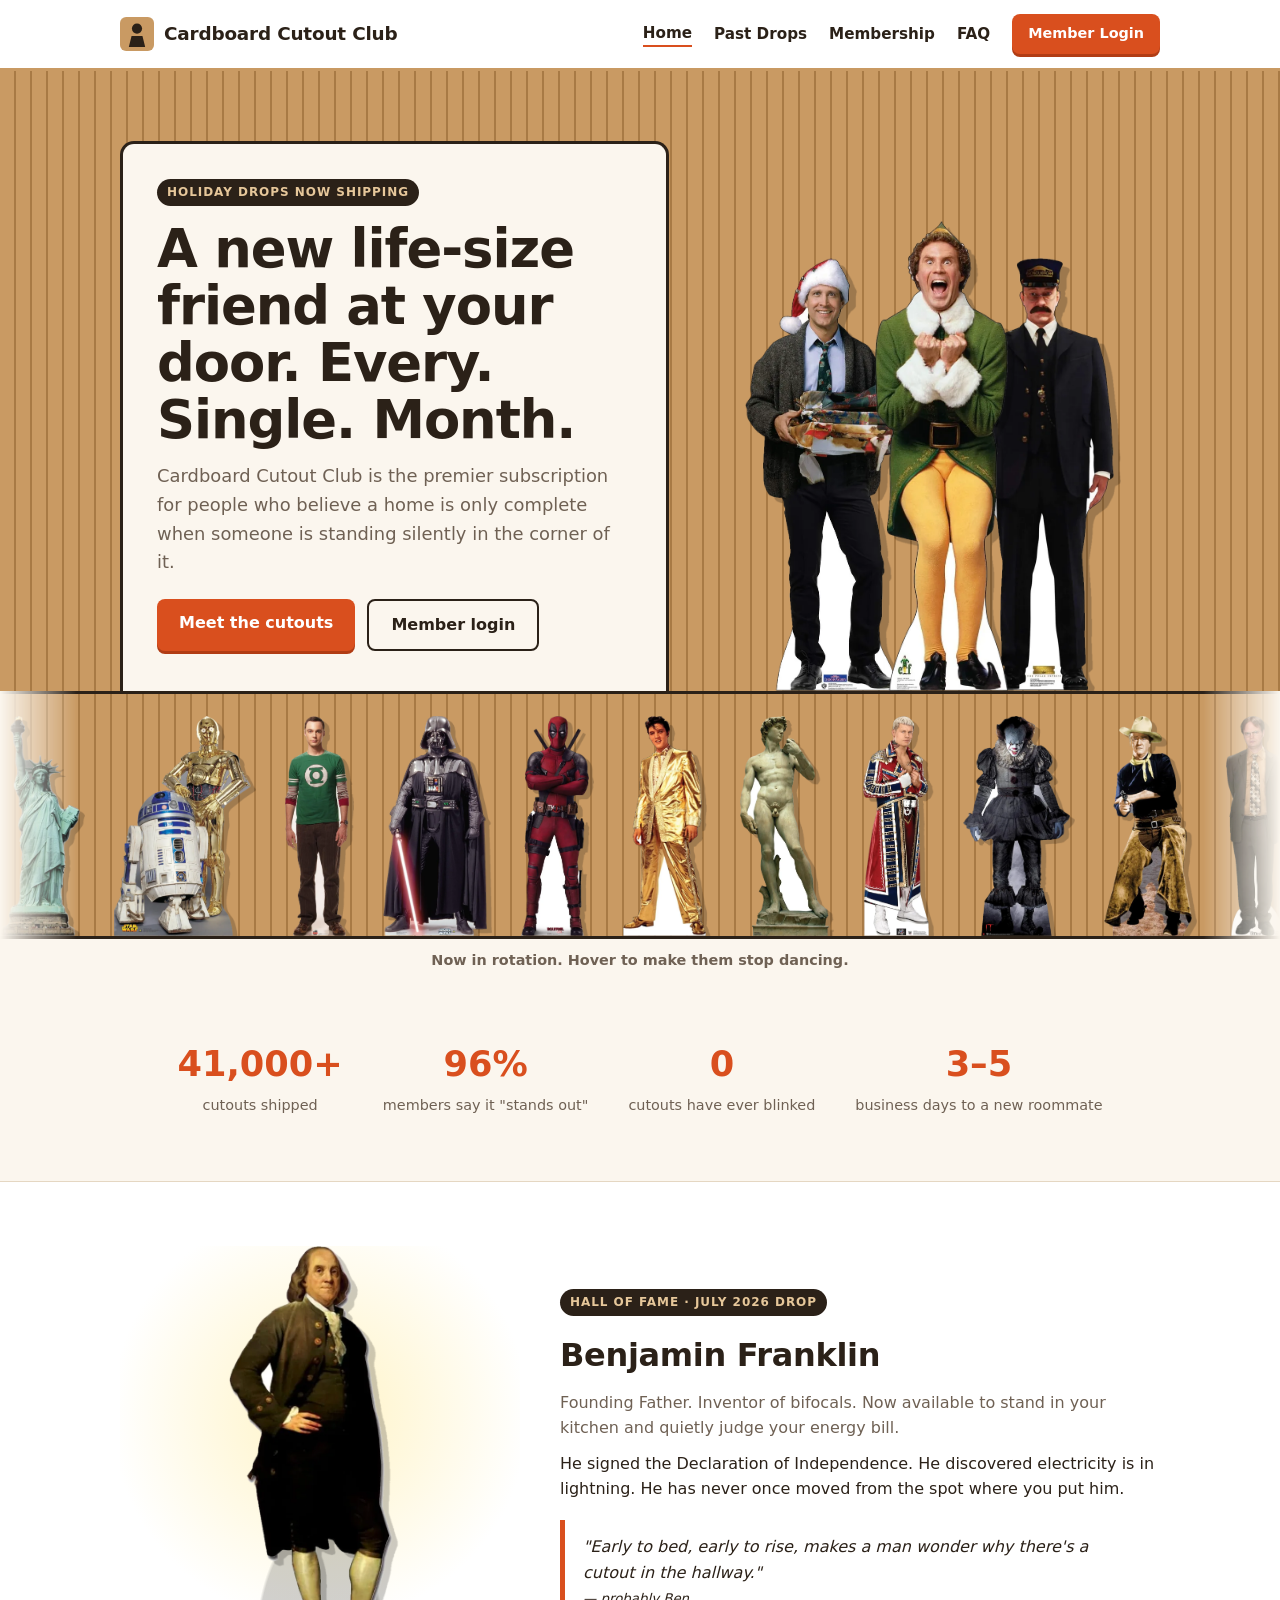
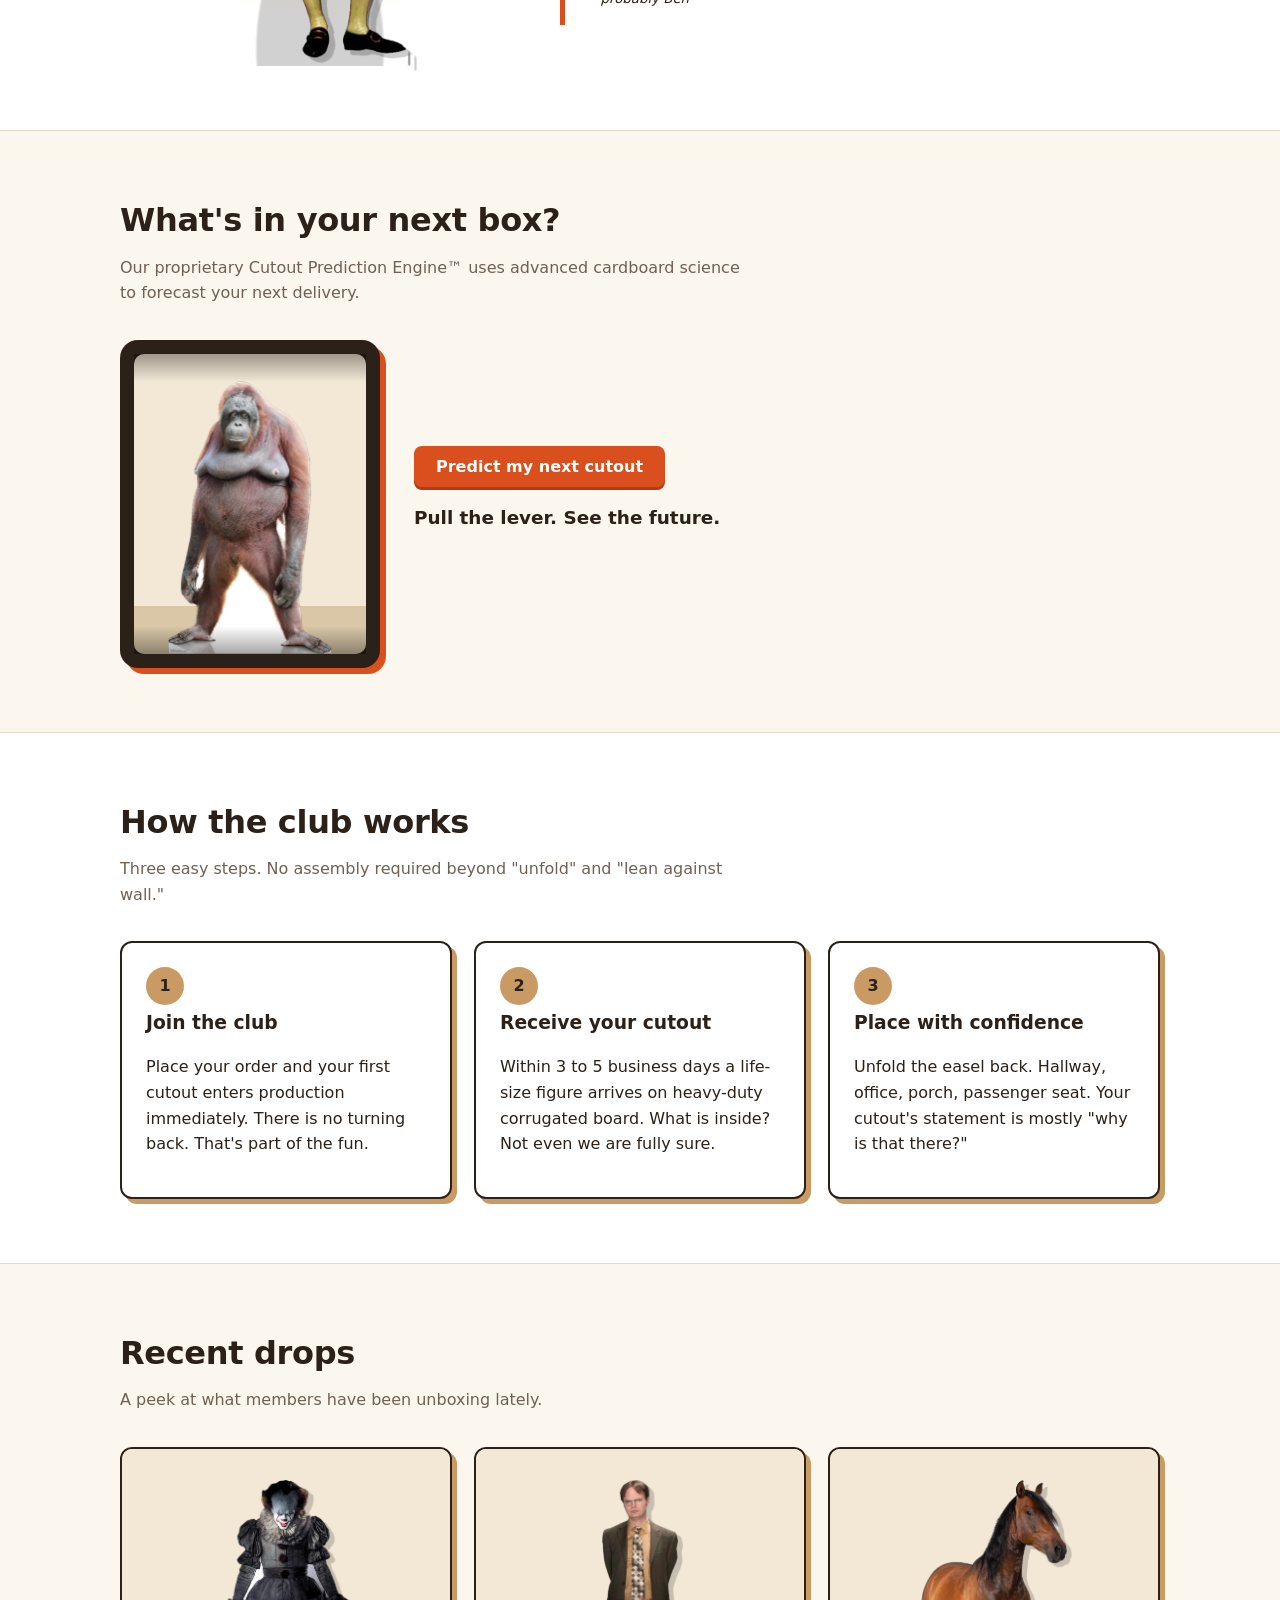
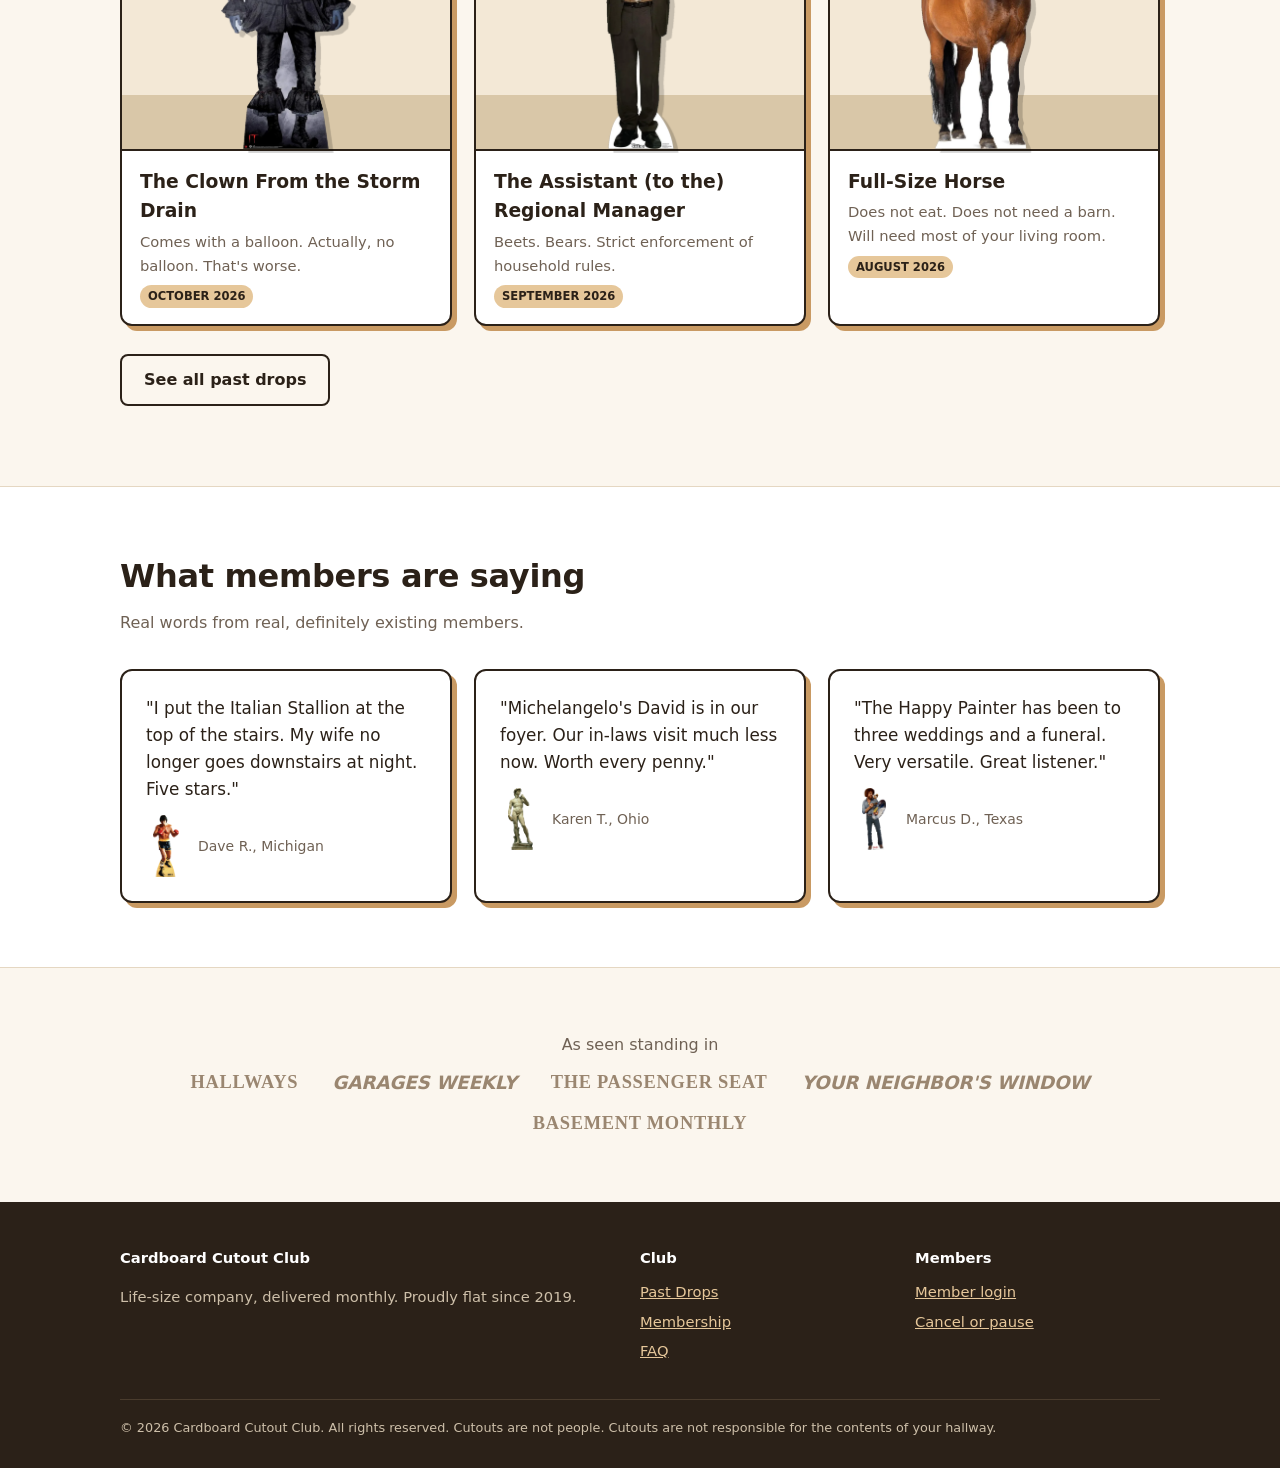
==== commit de4ca9aa: "party woo" ====
--- a/index.html
+++ b/index.html
@@ -13,7 +13,7 @@
   <a class="logo" href="index.html"><svg viewBox="0 0 100 100"><rect width="100" height="100" rx="18" fill="#c99a63"/><circle cx="50" cy="34" r="15" fill="#2b2118"/><path d="M26 88 L34 56 L66 56 L74 88Z" fill="#2b2118"/></svg>Cardboard Cutout Club</a>
   <nav class="main">
     <a class="active" href="index.html">Home</a>
-    <a href="gallery.html">Gallery</a>
+    <a href="drops.html">Past Drops</a>
     <a href="membership.html">Membership</a>
     <a href="faq.html">FAQ</a>
     <a class="btn small" href="login.html">Member Login</a>
@@ -26,12 +26,12 @@
     <h1>A new life-size friend at your door. Every. Single. Month.</h1>
     <p class="lead">Cardboard Cutout Club is the premier subscription for people who believe a home is only complete when someone is standing silently in the corner of it.</p>
     <div class="cta">
-      <a class="btn" href="gallery.html">Meet the cutouts</a>
+      <a class="btn" href="drops.html">Meet the cutouts</a>
       <a class="btn ghost" href="login.html">Member login</a>
     </div>
   </div>
   <div class="art">
-    <div data-cutout="bob"></div>
+    <div data-cutout="griswold"></div>
     <div data-cutout="elf"></div>
     <div data-cutout="conductor"></div>
   </div>
@@ -53,7 +53,7 @@
   <div class="spot">
     <div class="pedestal"><div data-cutout="franklin"></div></div>
     <div>
-      <span class="badge">Cutout of the month</span>
+      <span class="badge">Hall of fame &middot; July 2026 drop</span>
       <h2>Benjamin Franklin</h2>
       <p class="sub" style="margin-bottom:10px">Founding Father. Inventor of bifocals. Now available to stand in your kitchen and quietly judge your energy bill.</p>
       <p style="margin:0">He signed the Declaration of Independence. He discovered electricity is in lightning. He has never once moved from the spot where you put him.</p>
@@ -82,11 +82,11 @@
   <h2>Recent drops</h2>
   <p class="sub">A peek at what members have been unboxing lately.</p>
   <div class="grid c3">
-    <a class="cutout wobble" href="gallery.html" style="text-decoration:none;color:inherit"><div class="stage"><div data-cutout="conductor"></div></div><div class="meta"><h3>The Conductor</h3><p>Will punch your ticket. Will not tell you where the train is going.</p><span class="tag">NOVEMBER DROP</span></div></a>
-    <a class="cutout wobble" href="gallery.html" style="text-decoration:none;color:inherit"><div class="stage"><div data-cutout="rocky"></div></div><div class="meta"><h3>The Italian Stallion</h3><p>Guards the fridge. Will go the distance. Will not go anywhere, actually.</p><span class="tag">OCTOBER DROP</span></div></a>
-    <a class="cutout wobble" href="gallery.html" style="text-decoration:none;color:inherit"><div class="stage"><div data-cutout="wonder"></div></div><div class="meta"><h3>Wonder Woman</h3><p>Lasso not included. Looks over her shoulder so you don't have to.</p><span class="tag">SEPTEMBER DROP</span></div></a>
+    <a class="cutout wobble" href="drops.html" style="text-decoration:none;color:inherit"><div class="stage"><div data-cutout="pennywise"></div></div><div class="meta"><h3>The Clown From the Storm Drain</h3><p>Comes with a balloon. Actually, no balloon. That's worse.</p><span class="tag">OCTOBER 2026</span></div></a>
+    <a class="cutout wobble" href="drops.html" style="text-decoration:none;color:inherit"><div class="stage"><div data-cutout="dwight"></div></div><div class="meta"><h3>The Assistant (to the) Regional Manager</h3><p>Beets. Bears. Strict enforcement of household rules.</p><span class="tag">SEPTEMBER 2026</span></div></a>
+    <a class="cutout wobble" href="drops.html" style="text-decoration:none;color:inherit"><div class="stage"><div data-cutout="horse"></div></div><div class="meta"><h3>Full-Size Horse</h3><p>Does not eat. Does not need a barn. Will need most of your living room.</p><span class="tag">AUGUST 2026</span></div></a>
   </div>
-  <p style="margin-top:28px"><a class="btn ghost" href="gallery.html">Browse the full gallery</a></p>
+  <p style="margin-top:28px"><a class="btn ghost" href="drops.html">See all past drops</a></p>
 </div></section>
 
 <section class="alt"><div class="wrap">
@@ -94,7 +94,7 @@
   <p class="sub">Real words from real, definitely existing members.</p>
   <div class="grid c3">
     <div class="card"><div class="quote">"I put the Italian Stallion at the top of the stairs. My wife no longer goes downstairs at night. Five stars."<div class="who"><div data-cutout="rocky"></div><small>Dave R., Michigan</small></div></div></div>
-    <div class="card"><div class="quote">"Lady Liberty is in our guest bathroom. Our in-laws visit much less now. Worth every penny."<div class="who"><div data-cutout="liberty"></div><small>Karen T., Ohio</small></div></div></div>
+    <div class="card"><div class="quote">"Michelangelo's David is in our foyer. Our in-laws visit much less now. Worth every penny."<div class="who"><div data-cutout="david"></div><small>Karen T., Ohio</small></div></div></div>
     <div class="card"><div class="quote">"The Happy Painter has been to three weddings and a funeral. Very versatile. Great listener."<div class="who"><div data-cutout="bob"></div><small>Marcus D., Texas</small></div></div></div>
   </div>
 </div></section>
@@ -107,7 +107,7 @@
 <footer class="site"><div class="wrap">
   <div class="cols">
     <div><h4>Cardboard Cutout Club</h4><p>Life-size company, delivered monthly. Proudly flat since 2019.</p></div>
-    <div><h4>Club</h4><ul><li><a href="gallery.html">Gallery</a></li><li><a href="membership.html">Membership</a></li><li><a href="faq.html">FAQ</a></li></ul></div>
+    <div><h4>Club</h4><ul><li><a href="drops.html">Past Drops</a></li><li><a href="membership.html">Membership</a></li><li><a href="faq.html">FAQ</a></li></ul></div>
     <div><h4>Members</h4><ul><li><a href="login.html">Member login</a></li><li><a href="faq.html">Cancel or pause</a></li></ul></div>
   </div>
   <div class="legal">&copy; 2026 Cardboard Cutout Club. All rights reserved. Cutouts are not people. Cutouts are not responsible for the contents of your hallway.</div>
--- a/assets/style.css
+++ b/assets/style.css
@@ -113,7 +113,7 @@
 /* ---------- Conga line ---------- */
 .conga{overflow:hidden;padding:22px 0 0;background:repeating-linear-gradient(90deg,var(--cb) 0 14px,var(--cb-dark) 14px 16px);border-top:3px solid var(--ink);border-bottom:3px solid var(--ink);
   -webkit-mask-image:linear-gradient(90deg,transparent,#000 6%,#000 94%,transparent);mask-image:linear-gradient(90deg,transparent,#000 6%,#000 94%,transparent)}
-.conga .track{display:flex;align-items:flex-end;gap:34px;width:max-content;animation:conga 55s linear infinite}
+.conga .track{display:flex;align-items:flex-end;gap:34px;width:max-content;animation:conga 150s linear infinite}
 .conga:hover .track{animation-play-state:paused}
 .conga figure{margin:0;height:220px}
 .conga figure:nth-child(odd){animation:hop 1.1s ease-in-out infinite}
@@ -125,6 +125,7 @@
 
 /* ---------- Mystery silhouettes ---------- */
 .mystery,.slot .win{position:relative;display:flex;justify-content:center;align-items:flex-end}
+.mystery img{height:100%;width:auto;max-width:100%;object-fit:contain;display:block}
 img.shadow{filter:brightness(0) drop-shadow(5px 4px 0 rgba(0,0,0,.18))!important;opacity:.88}
 .q{position:absolute;left:50%;top:38%;transform:translate(-50%,-50%);font-size:clamp(3rem,7vw,5rem);font-weight:900;color:var(--cb-light);text-shadow:3px 3px 0 var(--accent);pointer-events:none;animation:pulse 1.8s ease-in-out infinite}
 @keyframes pulse{50%{transform:translate(-50%,-50%) scale(1.12)}}
@@ -145,7 +146,11 @@
 .chips{display:flex;gap:10px;flex-wrap:wrap;margin-bottom:26px}
 .chip{font:inherit;font-weight:700;font-size:.9rem;padding:7px 16px;border-radius:99px;border:2px solid var(--ink);background:#fff;cursor:pointer;color:var(--ink)}
 .chip.on{background:var(--ink);color:var(--cb-light)}
-.gal .cutout[hidden]{display:none}
+.gal .cutout{display:flex;flex-direction:column;justify-content:flex-start}
+.gal .cutout .meta{flex:1}
+.gal .cutout .month{display:flex;align-items:baseline;gap:6px;padding:10px 16px;background:var(--ink);color:var(--cb-light);font-size:.85rem;letter-spacing:.06em;text-transform:uppercase}
+.gal .cutout .month b{font-size:1.15rem;color:#fff;letter-spacing:.02em}
+.gal .cutout .latest{margin-left:auto;background:var(--accent);color:#fff;font-weight:800;font-size:.7rem;padding:2px 8px;border-radius:99px;letter-spacing:.08em}
 
 /* ---------- Spec popup ---------- */
 .lightbox{position:fixed;inset:0;z-index:50;background:rgba(43,33,24,.72);display:none;align-items:center;justify-content:center;padding:16px}
